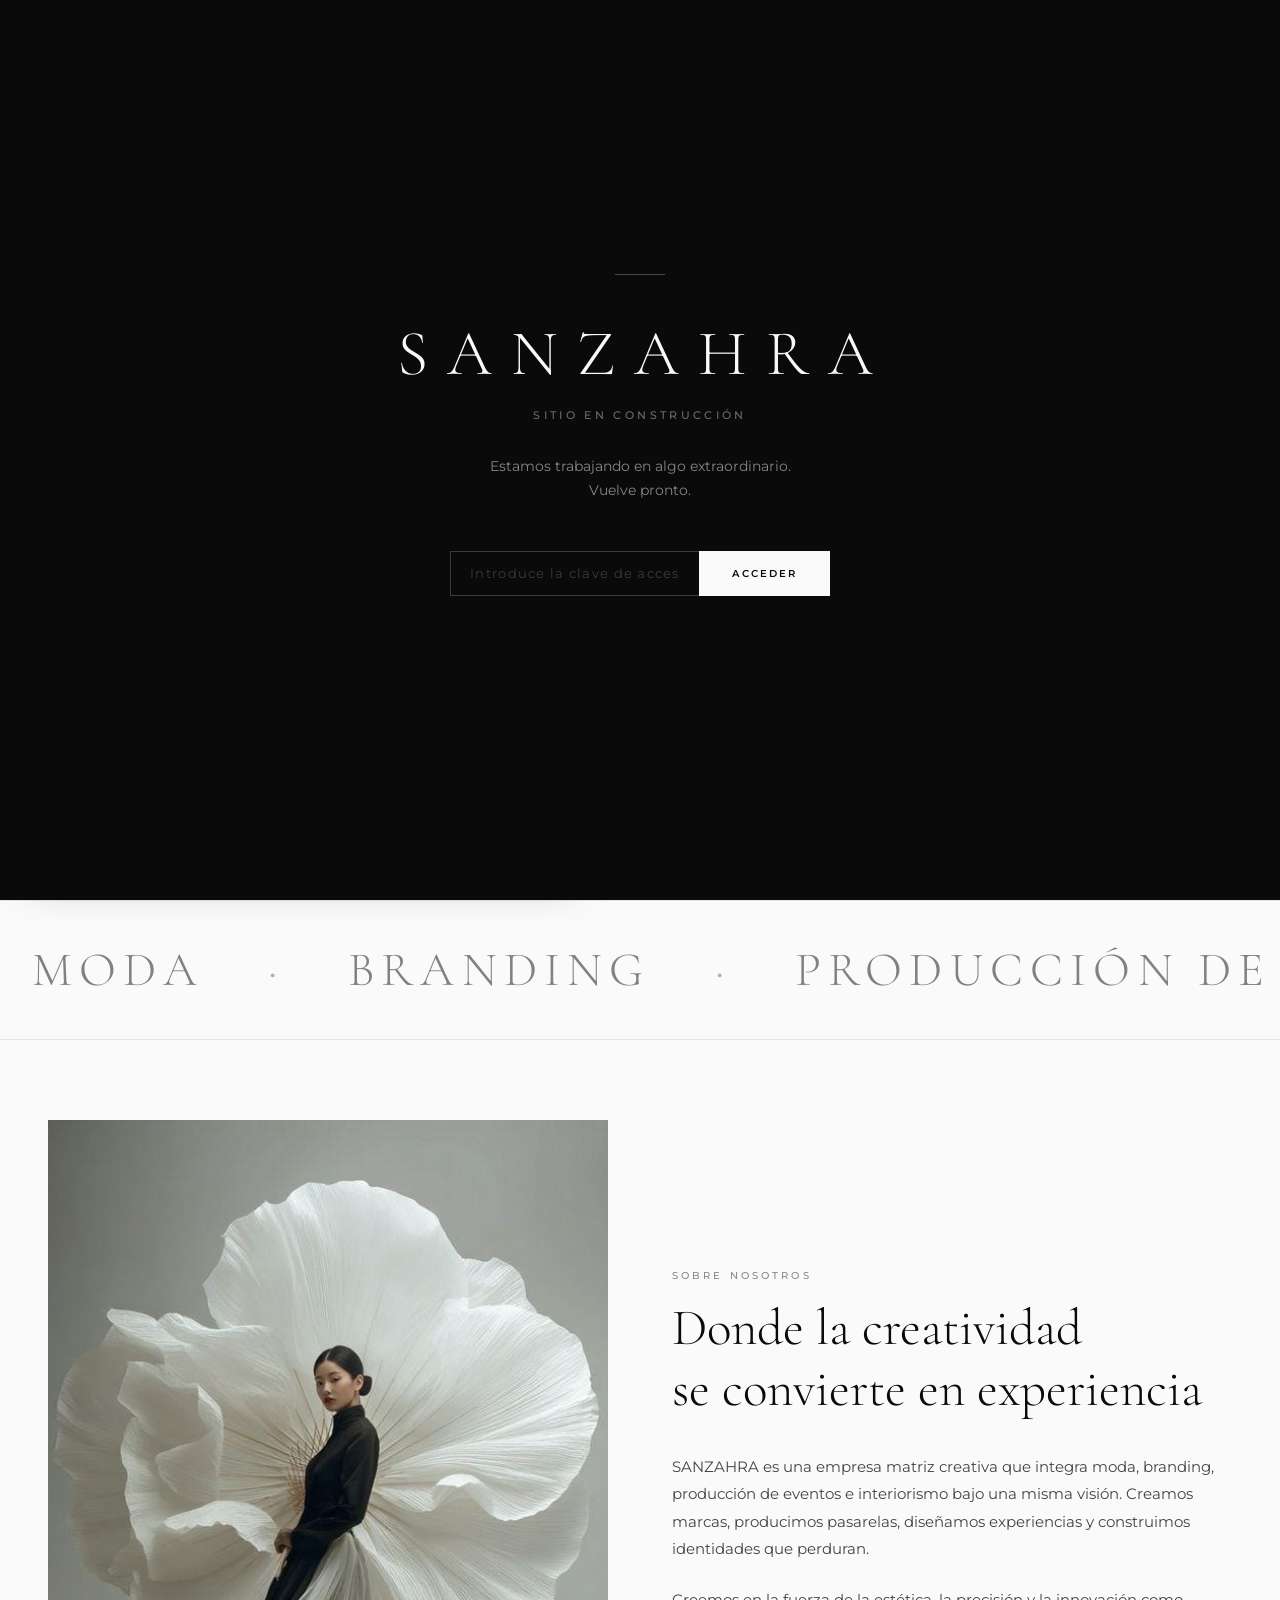
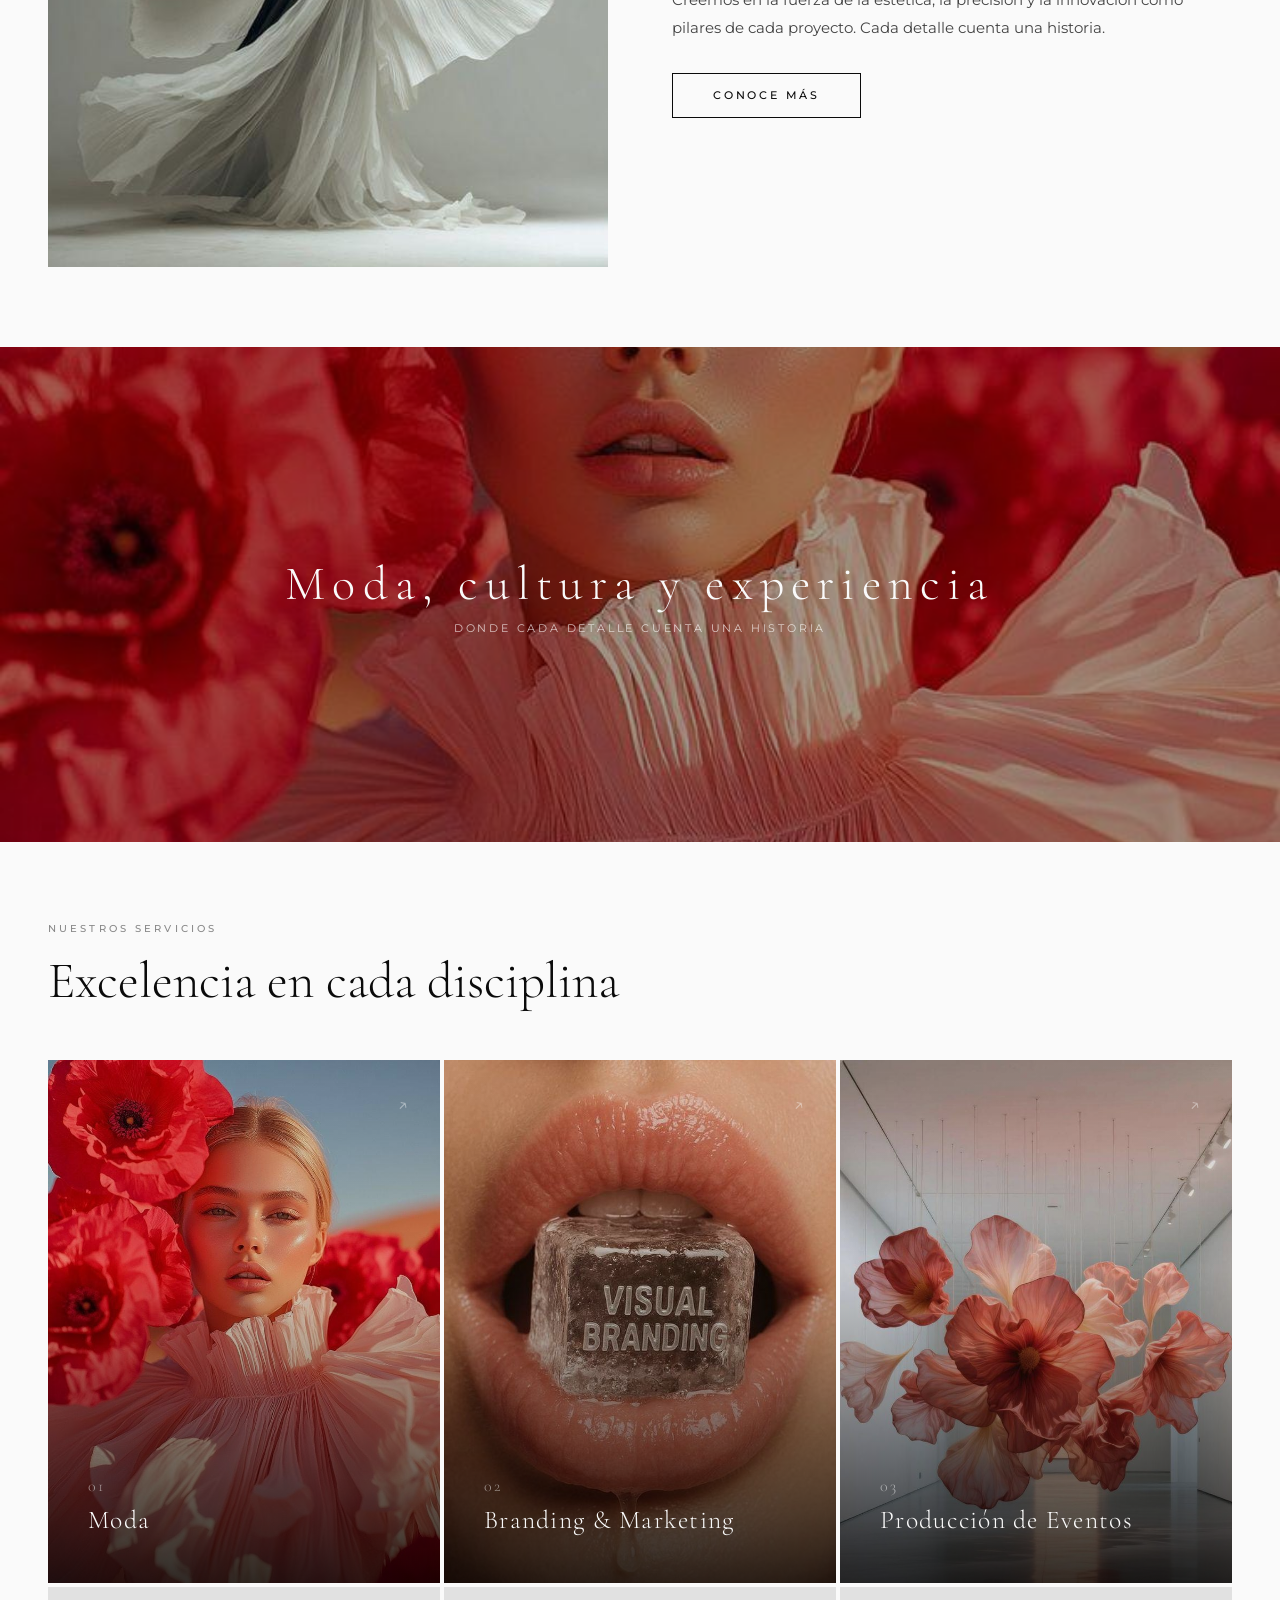
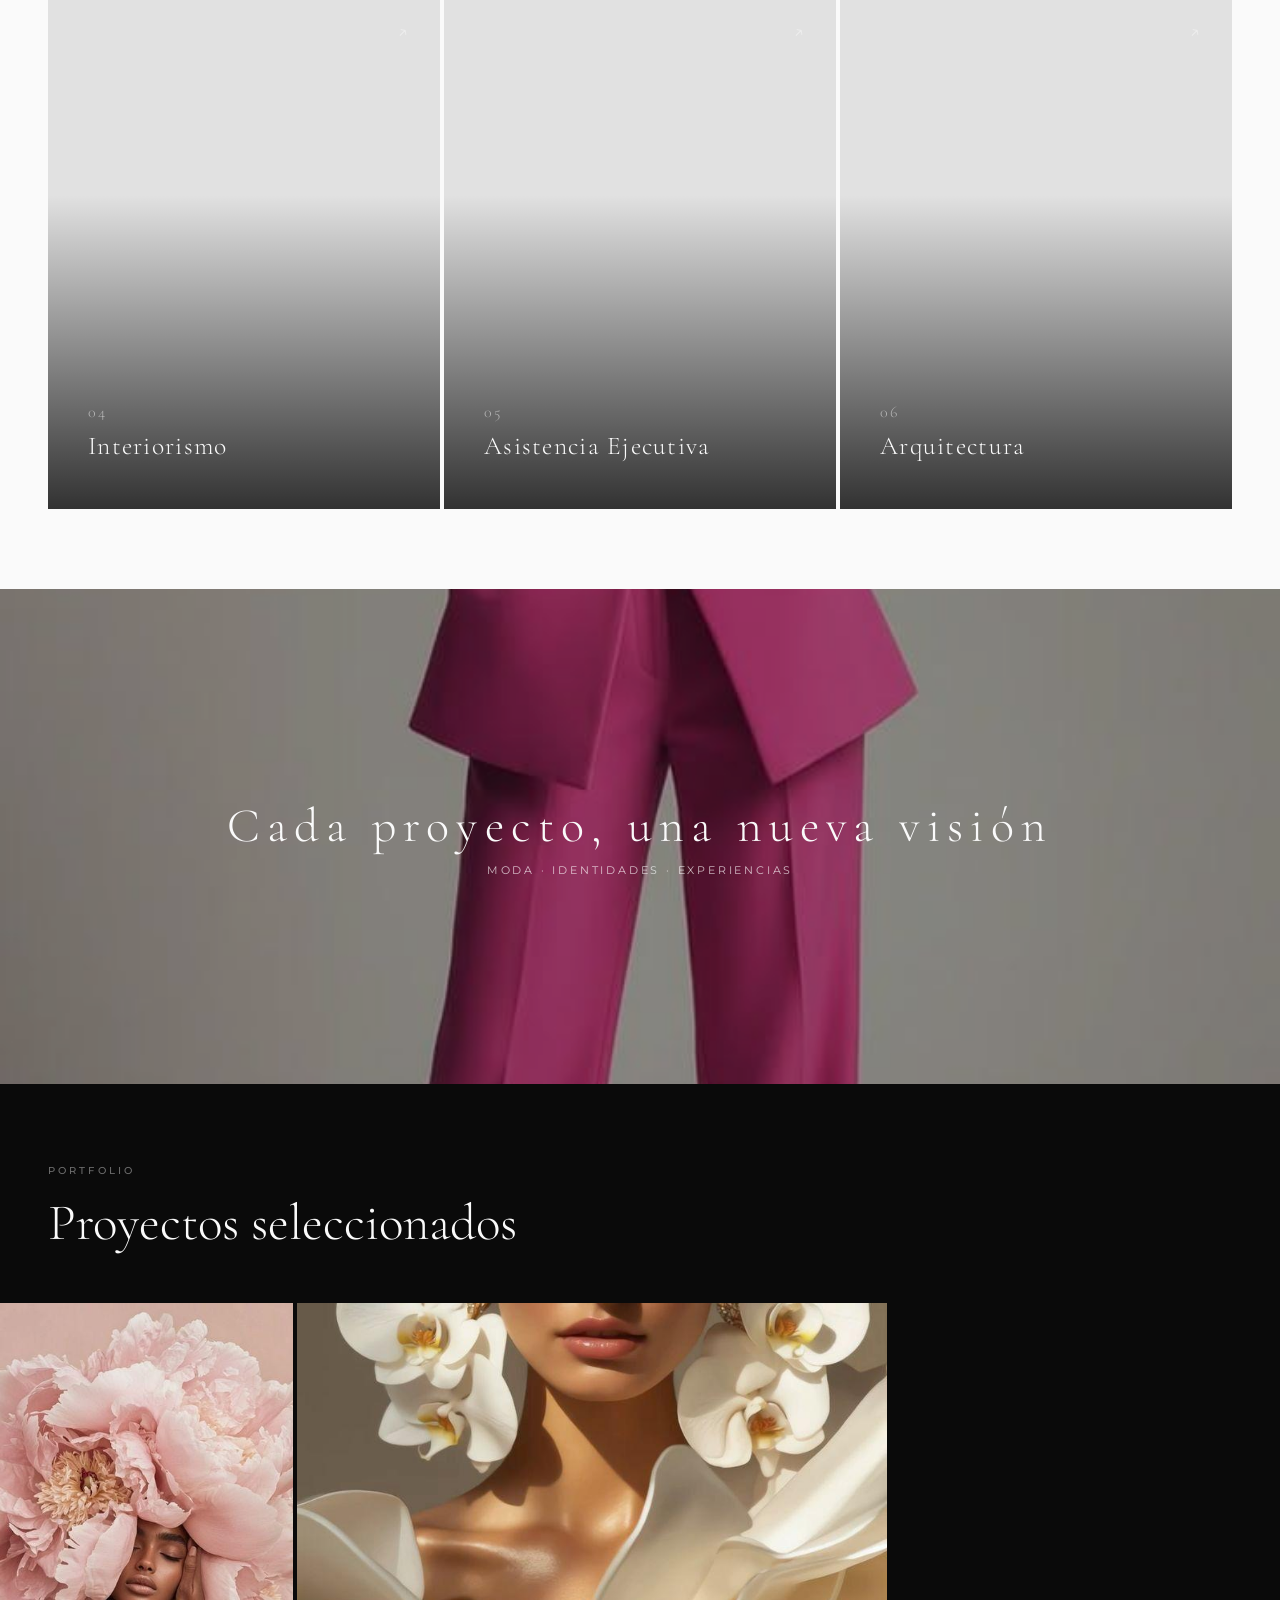
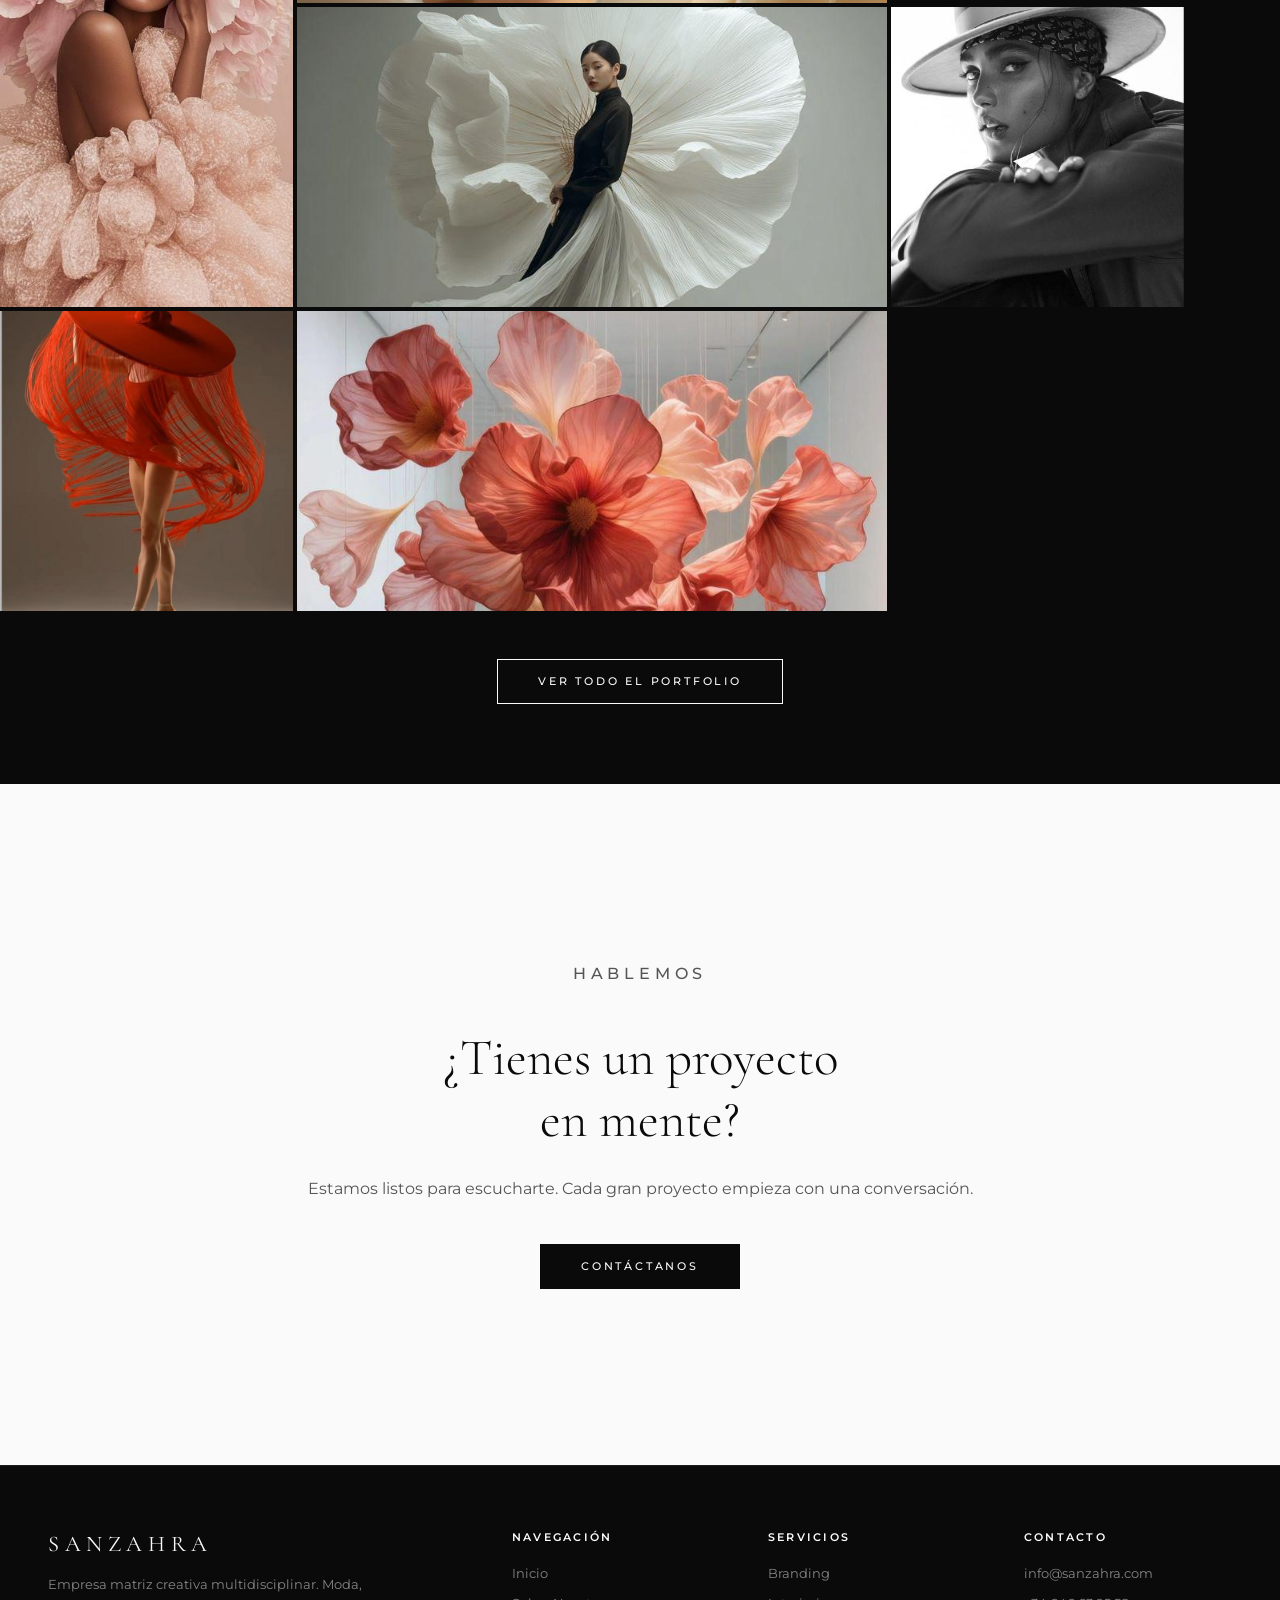
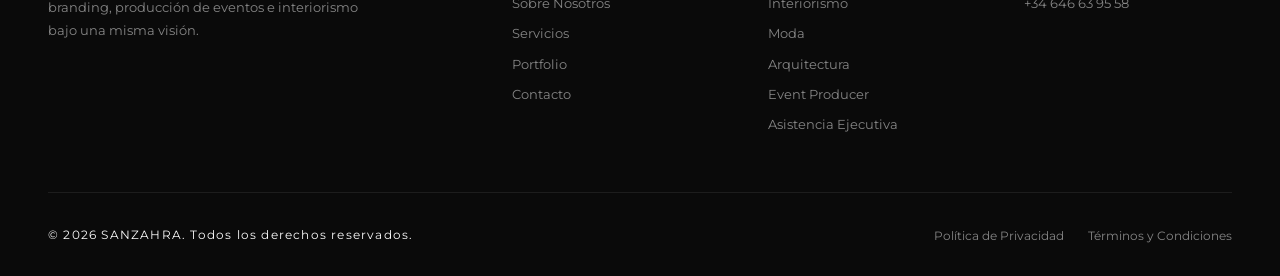
==== index.html @ c820d0bb "Replace extra-08 (red jacket) with branding-06 in portfolio grid" ====
<!DOCTYPE html>
<html lang="es">
<head>
  <meta charset="UTF-8" />
  <meta name="viewport" content="width=device-width, initial-scale=1.0" />
  <meta name="description" content="SANZAHRA — Interiorismo, Branding, Moda, Arquitectura y Asistencia Ejecutiva. Empresa matriz creativa multidisciplinar." />
  <title>SANZAHRA — Creatividad multidisciplinar</title>
  <link rel="icon" type="image/svg+xml" href="assets/favicon.svg" />
  <link rel="preconnect" href="https://fonts.googleapis.com" />
  <link rel="preconnect" href="https://fonts.gstatic.com" crossorigin />
  <link href="https://fonts.googleapis.com/css2?family=Cormorant+Garamond:ital,wght@0,300;0,400;0,500;0,600;1,300;1,400&family=Montserrat:wght@300;400;500;600&display=swap" rel="stylesheet" />
  <link rel="stylesheet" href="assets/style.css" />
</head>
<body class="is-home">

  <!-- Maintenance Gate -->
  <div id="maintenance">
    <div class="maint-inner">
      <div class="maint-line"></div>
      <h1 class="maint-title">SANZAHRA</h1>
      <p class="maint-sub">Sitio en construcci&oacute;n</p>
      <p class="maint-desc">Estamos trabajando en algo extraordinario.<br>Vuelve pronto.</p>
      <div class="maint-form">
        <input type="password" id="maintPass" placeholder="Introduce la clave de acceso" autocomplete="off" />
        <button id="maintBtn">Acceder</button>
      </div>
      <p class="maint-error" id="maintError">Clave incorrecta</p>
    </div>
  </div>

  <!-- Loader -->
  <div id="loader"><span>SANZAHRA</span></div>

  <!-- Nav -->
            <nav id="mainNav" data-transparent="true">
    <ul class="nav-links nav-links-left">
      <li><a href="index.html">Inicio</a></li>
      <li><a href="sobre-nosotros.html">Sobre Nosotros</a></li>
      <li class="has-dropdown">
        <a href="servicios.html" class="dropdown-toggle">Servicios</a>
        <ul class="dropdown">
          <li><a href="servicios.html">Ver todos</a></li>
          <li><a href="moda.html">Moda</a></li>
          <li><a href="branding.html">Branding</a></li>
          <li><a href="event-producer.html">Producci&oacute;n de Eventos</a></li>
          <li><a href="interiorismo.html">Interiorismo</a></li>
          <li><a href="asistencia-ejecutiva.html">Asistencia Ejecutiva</a></li>
          <li><a href="arquitectura.html">Arquitectura</a></li>
        </ul>
      </li>
      <li><a href="portfolio.html">Portfolio</a></li>
    </ul>
    <a href="index.html" class="logo">SANZAHRA</a>
    <ul class="nav-links nav-links-right">
      <li class="has-dropdown">
        <a href="moda.html" class="dropdown-toggle">Moda</a>
        <ul class="dropdown">
          <li><a href="moda.html#marcas-propias">Marcas propias</a></li>
          <li><a href="moda.html#colaboraciones">Colaboraciones</a></li>
          <li><a href="moda.html#talento">Talento</a></li>
          <li><a href="moda.html#identidad">Identidad de marcas</a></li>
        </ul>
      </li>
      <li><a href="branding.html">Branding</a></li>
      <li><a href="event-producer.html">Producci&oacute;n de Eventos</a></li>
      <li><a href="interiorismo.html">Interiorismo</a></li>
      <li><a href="contacto.html">Contacto</a></li>
    </ul>
    <div class="hamburger" id="hamburger"><span></span><span></span><span></span></div>
  </nav>

  <!-- Mobile Menu -->
        <div class="mobile-menu" id="mobileMenu">
    <a href="index.html">Inicio</a>
    <a href="sobre-nosotros.html">Sobre Nosotros</a>
    <a href="servicios.html">Servicios</a>
    <a href="portfolio.html">Portfolio</a>
    <a href="moda.html">Moda</a>
    <a href="branding.html">Branding</a>
    <a href="event-producer.html">Producci&oacute;n de Eventos</a>
    <a href="interiorismo.html">Interiorismo</a>
    <a href="asistencia-ejecutiva.html">Asistencia Ejecutiva</a>
    <a href="arquitectura.html">Arquitectura</a>
    <a href="contacto.html">Contacto</a>
  </div>

  <!-- Hero Slider -->
  <section class="hero">
    <div class="hero-slider">
      <div class="hero-slide active" data-label="Moda" style="background-image:url('assets/img/moda/moda-06.jpg')"></div>
      <div class="hero-slide" data-label="Producci&oacute;n de Eventos" style="background-image:url('assets/img/extra/extra-eventos-flores.jpg')"></div>
      <div class="hero-slide" data-label="Branding" style="background-image:url('assets/img/branding/branding-05.jpg')"></div>
      <div class="hero-slide" data-label="Interiorismo" style="background-image:url('https://images.unsplash.com/photo-1600607687939-ce8a6c25118c?w=1920&q=80')"></div>
    </div>
    <div class="hero-content">
      <div class="hero-line"></div>
      <h1>SANZAHRA</h1>
      <p>Moda &middot; Branding &middot; Producci&oacute;n de Eventos &middot; Interiorismo</p>
    </div>
    <div class="hero-slide-label">Moda</div>
    <div class="hero-slider-dots">
      <button class="hero-slider-dot active" aria-label="Slide 1"></button>
      <button class="hero-slider-dot" aria-label="Slide 2"></button>
      <button class="hero-slider-dot" aria-label="Slide 3"></button>
      <button class="hero-slider-dot" aria-label="Slide 4"></button>
    </div>
    <div class="hero-scroll"><span></span></div>
  </section>

  <!-- Marquee -->
  <div class="marquee-container">
    <div class="marquee">
      <span>MODA</span><span class="filled">&middot;</span>
      <span>BRANDING</span><span class="filled">&middot;</span>
      <span>PRODUCCI&Oacute;N DE EVENTOS</span><span class="filled">&middot;</span>
      <span>INTERIORISMO</span><span class="filled">&middot;</span>
      <span>PASARELAS</span><span class="filled">&middot;</span>
      <span>IDENTIDAD DE MARCAS</span><span class="filled">&middot;</span>
      <span>MODA</span><span class="filled">&middot;</span>
      <span>BRANDING</span><span class="filled">&middot;</span>
      <span>PRODUCCI&Oacute;N DE EVENTOS</span><span class="filled">&middot;</span>
      <span>INTERIORISMO</span><span class="filled">&middot;</span>
      <span>PASARELAS</span><span class="filled">&middot;</span>
      <span>IDENTIDAD DE MARCAS</span><span class="filled">&middot;</span>
    </div>
  </div>

  <!-- Intro -->
  <section>
    <div class="two-col">
      <div class="two-col-image reveal" style="background-image:url('assets/img/extra/extra-07.jpg')"></div>
      <div class="reveal">
        <p class="section-label">Sobre Nosotros</p>
        <h2 class="section-title">Donde la creatividad<br>se convierte en experiencia</h2>
        <p class="section-text">
          SANZAHRA es una empresa matriz creativa que integra moda, branding, producci&oacute;n de eventos e interiorismo bajo una misma visi&oacute;n. Creamos marcas, producimos pasarelas, dise&ntilde;amos experiencias y construimos identidades que perduran.
        </p>
        <p class="section-text">
          Creemos en la fuerza de la est&eacute;tica, la precisi&oacute;n y la innovaci&oacute;n como pilares de cada proyecto. Cada detalle cuenta una historia.
        </p>
        <div style="margin-top: 2rem;">
          <a href="sobre-nosotros.html" class="btn">Conoce m&aacute;s</a>
        </div>
      </div>
    </div>
  </section>

  <!-- Image break 1 -->
  <div class="image-break" style="background-image:url('assets/img/moda/moda-23-polka.jpg')">
    <div class="image-break-text">
      <h3>Moda, cultura y experiencia</h3>
      <p>Donde cada detalle cuenta una historia</p>
    </div>
  </div>

  <!-- Services -->
  <section>
    <div class="container">
      <p class="section-label reveal">Nuestros Servicios</p>
      <h2 class="section-title reveal">Excelencia en cada disciplina</h2>
    </div>
    <div class="services-visual-grid reveal">
      <a href="moda.html" class="service-visual-card" style="background-image:url('assets/img/extra/extra-10.jpg')">
        <span class="card-arrow">&nearr;</span>
        <div class="card-content">
          <div class="card-number">01</div>
          <h3>Moda</h3>
          <p>Marcas propias, colaboraciones, talento e identidad de marcas de moda.</p>
        </div>
      </a>
      <a href="branding.html" class="service-visual-card" style="background-image:url('assets/img/extra/extra-branding-lips.jpg')">
        <span class="card-arrow">&nearr;</span>
        <div class="card-content">
          <div class="card-number">02</div>
          <h3>Branding &amp; Marketing</h3>
          <p>Identidad, narrativa y posicionamiento que transforman marcas en s&iacute;mbolos.</p>
        </div>
      </a>
      <a href="event-producer.html" class="service-visual-card" style="background-image:url('assets/img/extra/extra-eventos-flores.jpg')">
        <span class="card-arrow">&nearr;</span>
        <div class="card-content">
          <div class="card-number">03</div>
          <h3>Producci&oacute;n de Eventos</h3>
          <p>Galas, pasarelas, lanzamientos y activaciones que se viven antes de contarse.</p>
        </div>
      </a>
      <a href="interiorismo.html" class="service-visual-card" style="background-image:url('https://images.unsplash.com/photo-1600607687939-ce8a6c25118c?w=600&q=80')">
        <span class="card-arrow">&nearr;</span>
        <div class="card-content">
          <div class="card-number">04</div>
          <h3>Interiorismo</h3>
          <p>Espacios &iacute;ntimos y hoteleros que se habitan como si fueran propios.</p>
        </div>
      </a>
      <a href="asistencia-ejecutiva.html" class="service-visual-card" style="background-image:url('https://images.unsplash.com/photo-1497366216548-37526070297c?w=600&q=80')">
        <span class="card-arrow">&nearr;</span>
        <div class="card-content">
          <div class="card-number">05</div>
          <h3>Asistencia Ejecutiva</h3>
          <p>Concierge silencioso y exigente para quien no tiene tiempo que perder.</p>
        </div>
      </a>
      <a href="arquitectura.html" class="service-visual-card" style="background-image:url('https://images.unsplash.com/photo-1487958449943-2429e8be8625?w=600&q=80')">
        <span class="card-arrow">&nearr;</span>
        <div class="card-content">
          <div class="card-number">06</div>
          <h3>Arquitectura</h3>
          <p>Arquitectura conceptual, neuronal y ef&iacute;mera con vocaci&oacute;n de permanecer.</p>
        </div>
      </a>
    </div>
  </section>

  <!-- Image break 2 -->
  <div class="image-break" style="background-image:url('assets/img/eventos/eventos-09.jpg')">
    <div class="image-break-text">
      <h3>Cada proyecto, una nueva visi&oacute;n</h3>
      <p>Moda &middot; Identidades &middot; Experiencias</p>
    </div>
  </div>

  <!-- Portfolio teaser -->
  <section class="bg-dark">
    <div class="container">
      <p class="section-label reveal">Portfolio</p>
      <h2 class="section-title reveal">Proyectos seleccionados</h2>
    </div>
    <div class="portfolio-grid reveal">
      <a href="portfolio.html" class="portfolio-item tall" style="background-image:url('assets/img/extra/extra-01.jpg')">
        <div class="portfolio-info"><h4>Pasarela La Florecilla</h4><span>Moda</span></div>
      </a>
      <a href="portfolio.html" class="portfolio-item wide" style="background-image:url('assets/img/moda/moda-16.jpg')">
        <div class="portfolio-info"><h4>Pasarela Internacional</h4><span>Producci&oacute;n de Eventos</span></div>
      </a>
      <a href="portfolio.html" class="portfolio-item" style="background-image:url('assets/img/branding/branding-06.jpg')">
        <div class="portfolio-info"><h4>Identidad Aurum Atelier</h4><span>Branding</span></div>
      </a>
      <a href="portfolio.html" class="portfolio-item wide" style="background-image:url('assets/img/moda/moda-08.jpg')">
        <div class="portfolio-info"><h4>Producci&oacute;n de desfiles</h4><span>Producci&oacute;n de Eventos</span></div>
      </a>
      <a href="portfolio.html" class="portfolio-item" style="background-image:url('assets/img/branding/branding-07.jpg')">
        <div class="portfolio-info"><h4>Campa&ntilde;a Editorial</h4><span>Moda</span></div>
      </a>
      <a href="portfolio.html" class="portfolio-item" style="background-image:url('assets/img/extra/extra-04.jpg')">
        <div class="portfolio-info"><h4>Manual de Marca Solenne</h4><span>Branding</span></div>
      </a>
      <a href="portfolio.html" class="portfolio-item wide" style="background-image:url('assets/img/extra/extra-eventos-flores.jpg')">
        <div class="portfolio-info"><h4>Presentaci&oacute;n Colecci&oacute;n</h4><span>Producci&oacute;n de Eventos</span></div>
      </a>
      <a href="portfolio.html" class="portfolio-item" style="background-image:url('https://images.unsplash.com/photo-1600607687939-ce8a6c25118c?w=600&q=80')">
        <div class="portfolio-info"><h4>Residencial villas Luxury</h4><span>Interiorismo</span></div>
      </a>
    </div>
    <div style="text-align:center; margin-top: 3rem;">
      <a href="portfolio.html" class="btn btn-light">Ver todo el portfolio</a>
    </div>
  </section>

  <!-- CTA -->
  <section>
    <div class="cta-block">
      <p class="section-label">Hablemos</p>
      <h2 class="section-title">&iquest;Tienes un proyecto<br>en mente?</h2>
      <p>Estamos listos para escucharte. Cada gran proyecto empieza con una conversaci&oacute;n.</p>
      <a href="contacto.html" class="btn btn-dark">Cont&aacute;ctanos</a>
    </div>
  </section>

  <!-- Footer -->
  <footer>
    <div class="footer-top">
      <div class="footer-brand">
        <span class="footer-logo">SANZAHRA</span>
        <p>Empresa matriz creativa multidisciplinar. Moda, branding, producci&oacute;n de eventos e interiorismo bajo una misma visi&oacute;n.</p>
      </div>
      <div class="footer-col">
        <h5>Navegaci&oacute;n</h5>
        <ul>
          <li><a href="index.html">Inicio</a></li>
          <li><a href="sobre-nosotros.html">Sobre Nosotros</a></li>
          <li><a href="servicios.html">Servicios</a></li>
          <li><a href="portfolio.html">Portfolio</a></li>
          <li><a href="contacto.html">Contacto</a></li>
        </ul>
      </div>
      <div class="footer-col">
        <h5>Servicios</h5>
        <ul>
          <li><a href="branding.html">Branding</a></li>
          <li><a href="interiorismo.html">Interiorismo</a></li>
          <li><a href="moda.html">Moda</a></li>
          <li><a href="arquitectura.html">Arquitectura</a></li>
          <li><a href="event-producer.html">Event Producer</a></li>
          <li><a href="asistencia-ejecutiva.html">Asistencia Ejecutiva</a></li>
        </ul>
      </div>
      <div class="footer-col">
        <h5>Contacto</h5>
        <ul>
          <li><a href="mailto:info@sanzahra.com">info@sanzahra.com</a></li>
          <li><a href="tel:+34646639558">+34 646 63 95 58</a></li>
        </ul>
      </div>
    </div>
    <div class="footer-bottom">
      <p>&copy; 2026 SANZAHRA. Todos los derechos reservados.</p>
      <ul class="footer-links">
        <li><a href="politica-privacidad.html">Pol&iacute;tica de Privacidad</a></li>
        <li><a href="terminos-condiciones.html">T&eacute;rminos y Condiciones</a></li>
      </ul>
    </div>
  </footer>

  <!-- Cookie Banner -->
  <div id="cookieBanner" role="dialog" aria-label="Aviso de cookies">
    <h4 class="cookie-title">Utilizamos cookies</h4>
    <p class="cookie-text">Usamos cookies para mejorar tu experiencia, analizar el tr&aacute;fico y personalizar contenido. Puedes aceptar todas o rechazarlas. M&aacute;s informaci&oacute;n en nuestra <a href="politica-privacidad.html">pol&iacute;tica de privacidad</a>.</p>
    <div class="cookie-actions">
      <button class="accept" data-cookie-action="accepted">Aceptar</button>
      <button class="reject" data-cookie-action="rejected">Rechazar</button>
    </div>
  </div>

  <script src="assets/script.js"></script>
</body>
</html>
---- assets/style.css ----
/* ═══════════════════════════════════════════════════════
   SANZAHRA — Stylesheet principal
═══════════════════════════════════════════════════════ */

*, *::before, *::after { margin: 0; padding: 0; box-sizing: border-box; }

:root {
  --black: #0a0a0a;
  --white: #fafafa;
  --gray: #888;
  --light-gray: #e5e5e5;
  --cream: #f7f5f2;
  --serif: 'Cormorant Garamond', Georgia, serif;
  --sans: 'Montserrat', Helvetica, Arial, sans-serif;
}

html { scroll-behavior: smooth; font-size: 16px; }

body {
  font-family: var(--sans);
  background: var(--white);
  color: var(--black);
  overflow-x: hidden;
  -webkit-font-smoothing: antialiased;
}

img { max-width: 100%; display: block; }
a { color: inherit; }

/* ── MAINTENANCE ── */
#maintenance {
  position: fixed; inset: 0; z-index: 99999;
  background: var(--black);
  display: flex; align-items: center; justify-content: center;
  transition: opacity .6s ease, visibility .6s ease;
}
#maintenance.unlocked { opacity: 0; visibility: hidden; pointer-events: none; }
.maint-inner {
  text-align: center; width: 100%; max-width: 550px; padding: 2rem;
  display: flex; flex-direction: column; align-items: center; justify-content: center;
}
.maint-line { width: 50px; height: 1px; background: rgba(255,255,255,.25); margin: 0 auto 2.5rem; }
.maint-title {
  font-family: var(--serif); font-size: clamp(2.5rem, 6vw, 4rem); font-weight: 300;
  color: var(--white); letter-spacing: .3em; margin-bottom: 1rem; width: 100%;
}
.maint-sub {
  font-size: .7rem; font-weight: 500; letter-spacing: .3em; text-transform: uppercase;
  color: rgba(255,255,255,.4); margin-bottom: 2rem;
}
.maint-desc {
  font-size: .85rem; line-height: 1.8; color: rgba(255,255,255,.5); margin-bottom: 3rem;
}
.maint-form { display: flex; gap: 0; margin-bottom: 1rem; width: 100%; max-width: 380px; }
.maint-form input {
  flex: 1; background: transparent; border: 1px solid rgba(255,255,255,.2);
  border-right: none; padding: .9rem 1.2rem; color: var(--white);
  font-family: var(--sans); font-size: .8rem; outline: none;
  letter-spacing: .1em; transition: border-color .3s;
}
.maint-form input:focus { border-color: rgba(255,255,255,.5); }
.maint-form input::placeholder { color: rgba(255,255,255,.2); letter-spacing: .1em; }
.maint-form button {
  background: var(--white); border: 1px solid var(--white); color: var(--black);
  padding: .9rem 2rem; font-family: var(--sans); font-size: .65rem; font-weight: 600;
  letter-spacing: .2em; text-transform: uppercase; cursor: pointer; transition: all .3s;
}
.maint-form button:hover { background: transparent; color: var(--white); }
.maint-error {
  font-size: .7rem; color: #e74c3c; letter-spacing: .1em;
  opacity: 0; transition: opacity .3s;
}
.maint-error.show { opacity: 1; }
.maint-form.shake { animation: shake .4s ease; }
@keyframes shake { 0%,100%{transform:translateX(0)} 20%{transform:translateX(-8px)} 40%{transform:translateX(8px)} 60%{transform:translateX(-5px)} 80%{transform:translateX(5px)} }

/* ── LOADER ── */
#loader {
  position: fixed; inset: 0; z-index: 9999;
  background: var(--black);
  display: flex; align-items: center; justify-content: center;
  transition: opacity .8s ease, visibility .8s ease;
}
#loader.hide { opacity: 0; visibility: hidden; pointer-events: none; }
#loader span {
  font-family: var(--serif);
  font-size: clamp(2rem, 5vw, 4rem);
  color: var(--white);
  letter-spacing: .35em;
  animation: loaderPulse 1.6s ease-in-out infinite;
}
@keyframes loaderPulse { 0%,100%{opacity:.3} 50%{opacity:1} }

/* ── NAV ── */
nav#mainNav {
  position: fixed; top: 0; left: 0; width: 100%; z-index: 100;
  padding: 1.5rem 3rem;
  display: grid;
  grid-template-columns: 1fr auto 1fr;
  align-items: center;
  transition: background .4s, backdrop-filter .4s, padding .4s;
}
nav.scrolled,
nav.solid {
  background: rgba(250,250,250,.85);
  backdrop-filter: blur(12px);
  padding: 1rem 3rem;
  border-bottom: 1px solid var(--light-gray);
}
nav .logo {
  grid-column: 2;
  font-family: var(--serif);
  font-size: 2.4rem;
  font-weight: 500;
  letter-spacing: .25em;
  color: var(--white);
  text-decoration: none;
  transition: color .4s, font-size .4s;
  text-align: center;
  line-height: 1;
  white-space: nowrap;
}
/* En el inicio el logo se mantiene más discreto */
body.is-home nav .logo { font-size: 2rem; letter-spacing: .22em; }
nav.scrolled .logo,
nav.solid .logo { font-size: 1.7rem; letter-spacing: .2em; }
body.is-home nav.scrolled .logo { font-size: 1.6rem; }
@media (max-width: 900px) {
  nav .logo { font-size: 1.8rem; }
  body.is-home nav .logo { font-size: 1.5rem; }
}
nav.scrolled .logo,
nav.solid .logo { color: var(--black); }

.nav-links { display: flex; gap: 1.4rem; list-style: none; flex-wrap: nowrap; }
.nav-links-left { grid-column: 1; justify-self: start; }
.nav-links-right { grid-column: 3; justify-self: end; }
.nav-links a {
  font-size: .68rem;
  white-space: nowrap;
  font-weight: 500;
  letter-spacing: .15em;
  text-transform: uppercase;
  color: rgba(255,255,255,.85);
  text-decoration: none;
  position: relative;
  transition: color .3s;
}
nav.scrolled .nav-links a,
nav.solid .nav-links a { color: var(--black); }
.nav-links a::after {
  content: ''; position: absolute; bottom: -4px; left: 0;
  width: 0; height: 1px; background: currentColor;
  transition: width .3s;
}
.nav-links a:hover::after,
.nav-links a.active::after { width: 100%; }

/* Dropdown */
.nav-links li.has-dropdown { position: relative; }
.nav-links .dropdown {
  position: absolute; top: calc(100% + 1rem); left: 50%; transform: translateX(-50%) translateY(-10px);
  background: rgba(10,10,10,.96); backdrop-filter: blur(14px);
  min-width: 240px; padding: 1.2rem 0;
  list-style: none; opacity: 0; visibility: hidden;
  transition: opacity .25s ease, visibility .25s ease, transform .25s ease;
  border: 1px solid rgba(255,255,255,.08);
  box-shadow: 0 20px 50px rgba(0,0,0,.35);
}
nav.scrolled .nav-links .dropdown,
nav.solid .nav-links .dropdown {
  background: rgba(255,255,255,.97);
  border-color: var(--light-gray);
}
.nav-links .dropdown li { display: block; }
.nav-links .dropdown a {
  display: block; padding: .7rem 1.8rem; font-size: .7rem;
  color: rgba(255,255,255,.85); white-space: nowrap; letter-spacing: .12em;
}
nav.scrolled .nav-links .dropdown a,
nav.solid .nav-links .dropdown a { color: var(--black); }
.nav-links .dropdown a::after { display: none; }
.nav-links .dropdown a:hover { background: rgba(255,255,255,.06); color: var(--white); }
nav.scrolled .nav-links .dropdown a:hover,
nav.solid .nav-links .dropdown a:hover { background: #f1f1f1; color: var(--black); }
.nav-links li.has-dropdown:hover .dropdown {
  opacity: 1; visibility: visible; transform: translateX(-50%) translateY(0);
}
.nav-links .dropdown-toggle::before {
  content: ''; display: inline-block; width: 6px; height: 6px;
  border-right: 1px solid currentColor; border-bottom: 1px solid currentColor;
  transform: rotate(45deg); margin-right: .4rem;
  transition: transform .25s;
}
.nav-links li.has-dropdown:hover .dropdown-toggle::before {
  transform: rotate(225deg);
}

/* hamburger */
.hamburger { display: none; flex-direction: column; gap: 5px; cursor: pointer; z-index: 200; grid-column: 3; justify-self: end; }
.hamburger span { width: 24px; height: 1.5px; background: var(--white); transition: all .3s; }
nav.scrolled .hamburger span,
nav.solid .hamburger span { background: var(--black); }
.hamburger.open span:nth-child(1) { transform: rotate(45deg) translate(5px,5px); }
.hamburger.open span:nth-child(2) { opacity: 0; }
.hamburger.open span:nth-child(3) { transform: rotate(-45deg) translate(4px,-4px); }

/* mobile menu */
.mobile-menu {
  position: fixed; inset: 0; z-index: 150;
  background: var(--black);
  display: flex; flex-direction: column; align-items: center; justify-content: center; gap: 1.5rem;
  opacity: 0; visibility: hidden; transition: all .4s;
}
.mobile-menu.open { opacity: 1; visibility: visible; }
.mobile-menu a {
  font-family: var(--serif); font-size: 1.5rem; color: var(--white);
  text-decoration: none; letter-spacing: .1em;
  opacity: 0; transform: translateY(20px); transition: opacity .4s, transform .4s;
}
.mobile-menu.open a { opacity: 1; transform: translateY(0); }

/* ── HERO SLIDER ── */
.hero-slider { position: absolute; inset: 0; overflow: hidden; }
.hero-slide {
  position: absolute; inset: 0;
  background-size: cover; background-position: center;
  opacity: 0; transition: opacity .5s ease;
}
.hero-slide.active { opacity: 1; }
.hero-slide::before {
  content: ''; position: absolute; inset: 0;
  background: rgba(0,0,0,.5);
}
.hero-slider-dots {
  position: absolute; bottom: 2.5rem; left: 50%; transform: translateX(-50%);
  display: flex; gap: .6rem; z-index: 3;
}
.hero-slider-dot {
  width: 28px; height: 2px; background: rgba(255,255,255,.3);
  cursor: pointer; transition: background .3s;
  border: none; padding: 0;
}
.hero-slider-dot.active { background: var(--white); }
.hero-slide-label {
  position: absolute; bottom: 5rem; left: 50%; transform: translateX(-50%);
  font-size: .65rem; font-weight: 500; letter-spacing: .4em;
  text-transform: uppercase; color: rgba(255,255,255,.8);
  z-index: 3; transition: opacity .6s;
}

/* ── LIGHTBOX ── */
#lightbox {
  position: fixed; inset: 0; z-index: 9500;
  background: rgba(0,0,0,.93);
  display: none; align-items: center; justify-content: center;
  opacity: 0; transition: opacity .3s;
}
#lightbox.open { display: flex; opacity: 1; }
#lightbox img {
  max-width: 90vw; max-height: 85vh;
  object-fit: contain;
  box-shadow: 0 20px 60px rgba(0,0,0,.5);
}
.lightbox-close, .lightbox-prev, .lightbox-next {
  position: absolute; z-index: 1;
  background: transparent; border: 1px solid rgba(255,255,255,.3);
  color: var(--white); width: 48px; height: 48px;
  display: flex; align-items: center; justify-content: center;
  cursor: pointer; font-size: 1.1rem; transition: all .3s;
}
.lightbox-close:hover, .lightbox-prev:hover, .lightbox-next:hover {
  background: rgba(255,255,255,.1); border-color: var(--white);
}
.lightbox-close { top: 2rem; right: 2rem; }
.lightbox-prev { left: 2rem; top: 50%; transform: translateY(-50%); }
.lightbox-next { right: 2rem; top: 50%; transform: translateY(-50%); }
.lightbox-caption {
  position: absolute; bottom: 2rem; left: 50%; transform: translateX(-50%);
  color: rgba(255,255,255,.7); font-size: .75rem; letter-spacing: .2em;
  text-transform: uppercase; text-align: center;
}
.masonry-item, .portfolio-item { cursor: zoom-in; }

/* ── HERO (home) ── */
.hero {
  position: relative; height: 100vh; width: 100%;
  display: flex; align-items: center; justify-content: center;
  background: var(--black); overflow: hidden;
}
.hero-bg {
  position: absolute; inset: 0;
  background-size: cover; background-position: center; background-repeat: no-repeat;
}
.hero-bg::before {
  content: ''; position: absolute; inset: 0;
  background: rgba(0,0,0,.5);
}
.hero-content {
  position: relative; z-index: 3; text-align: center;
  animation: heroFadeIn 1.5s ease .5s both;
  padding: 0 1.5rem;
}
@keyframes heroFadeIn { from{opacity:0;transform:translateY(30px)} to{opacity:1;transform:translateY(0)} }
.hero h1 {
  font-family: var(--serif); font-size: clamp(3rem, 8vw, 7rem); font-weight: 300;
  color: var(--white); letter-spacing: .3em; margin-bottom: 1.5rem;
}
.hero p {
  font-size: .75rem; font-weight: 400; letter-spacing: .3em; text-transform: uppercase;
  color: rgba(255,255,255,.6); margin-bottom: 3rem;
}
.hero-line { width: 60px; height: 1px; background: rgba(255,255,255,.3); margin: 0 auto 2rem; }
.hero-scroll { position: absolute; bottom: 3rem; left: 50%; transform: translateX(-50%); z-index: 2; }
.hero-scroll span {
  display: block; width: 1px; height: 50px;
  background: linear-gradient(to bottom, rgba(255,255,255,.5), transparent);
  animation: scrollLine 2s ease-in-out infinite;
}
@keyframes scrollLine { 0%{transform:scaleY(0);transform-origin:top} 50%{transform:scaleY(1);transform-origin:top} 51%{transform-origin:bottom} 100%{transform:scaleY(0);transform-origin:bottom} }

/* ── ABOUT HERO con fondo neutro + logo ── */
.about-hero .about-hero-bg {
  position: absolute; inset: 0;
  background: linear-gradient(135deg, #1a1a1a 0%, #0a0a0a 40%, #141414 100%);
}
.about-hero .about-hero-bg::before {
  content: ''; position: absolute; inset: 0;
  background-image:
    radial-gradient(circle at 20% 20%, rgba(255,255,255,.04) 0, transparent 40%),
    radial-gradient(circle at 80% 80%, rgba(255,255,255,.03) 0, transparent 40%);
}
.about-brand {
  font-family: var(--serif);
  font-size: clamp(3.5rem, 9vw, 7rem);
  font-weight: 300;
  color: var(--white);
  letter-spacing: .25em;
  margin: 1.5rem 0;
  text-align: center;
}

/* ── EQUIPO con emoticonos/iniciales ── */
.team-card .team-photo.avatar-style {
  background: linear-gradient(135deg, #f5f1ea, #e8dfd1);
  display: flex; align-items: center; justify-content: center;
  font-family: var(--serif); font-size: 4.5rem; font-weight: 300;
  color: rgba(0,0,0,.5);
}
.team-card .team-emoji {
  font-size: 4rem; opacity: .6;
}

/* ── PARTNER SECTION ── */
.partner-section {
  background: var(--black);
  padding: 6rem 3rem;
}
.partner-card {
  max-width: 900px; margin: 0 auto; text-align: center;
  padding: 4rem 2rem; border: 1px solid rgba(255,255,255,.1);
}
.partner-desc {
  color: rgba(255,255,255,.7); line-height: 1.85; font-size: .95rem;
  max-width: 620px; margin: 0 auto 2.5rem;
}
.partner-desc strong { color: var(--white); font-weight: 500; }

/* ── LA FLORECILLA MODAL ── */
.cs-btn {
  display: inline-block;
  background: var(--white); color: var(--black);
  border: 1px solid var(--white);
  padding: 1rem 2.5rem;
  font-family: var(--sans); font-size: .72rem; font-weight: 500;
  letter-spacing: .3em; text-transform: uppercase;
  cursor: pointer; margin-top: 1.5rem;
  transition: all .3s;
}
.cs-btn:hover { background: transparent; color: var(--white); }

.fl-modal {
  position: fixed; inset: 0; z-index: 9600;
  display: none; align-items: center; justify-content: center;
  background: rgba(0,0,0,.92); backdrop-filter: blur(8px);
  opacity: 0; transition: opacity .4s ease;
  padding: 0;
}
.fl-modal.open { display: flex; opacity: 1; }
.fl-modal-inner {
  position: relative; width: 100vw; height: 100vh;
  overflow: hidden;
}
.fl-modal-bg {
  position: absolute; inset: 0;
  background-size: cover; background-position: center;
  animation: flZoom 8s ease-out infinite alternate;
}
@keyframes flZoom { from { transform: scale(1); } to { transform: scale(1.08); } }
.fl-modal-bg::after {
  content: ''; position: absolute; inset: 0;
  background: linear-gradient(to bottom, rgba(0,0,0,.2) 0%, rgba(0,0,0,.55) 70%, rgba(0,0,0,.8) 100%);
}
.fl-modal-content {
  position: absolute; inset: 0; z-index: 2;
  display: flex; flex-direction: column; align-items: center; justify-content: center;
  text-align: center; color: var(--white); padding: 2rem;
}
.fl-brand {
  font-family: var(--serif); font-size: clamp(1.4rem, 3vw, 2.2rem);
  font-weight: 300; letter-spacing: .15em;
  margin-bottom: 2rem;
  opacity: .9;
}
.fl-title {
  font-family: var(--serif);
  font-size: clamp(4rem, 12vw, 9rem);
  font-weight: 300; letter-spacing: .2em;
  line-height: .95;
  margin-bottom: 2.5rem;
}
.fl-sub {
  font-size: .95rem; letter-spacing: .1em; line-height: 1.8;
  color: rgba(255,255,255,.8); max-width: 480px;
}
.fl-close {
  position: absolute; top: 2rem; right: 2rem; z-index: 9602;
  background: transparent; border: 1px solid rgba(255,255,255,.3);
  color: var(--white); width: 48px; height: 48px;
  font-size: 1.5rem; cursor: pointer; line-height: 1;
  display: flex; align-items: center; justify-content: center;
  transition: all .3s;
}
.fl-close:hover { background: rgba(255,255,255,.1); border-color: var(--white); }
@media (max-width: 700px) {
  .fl-close { top: 1rem; right: 1rem; }
}

/* ── MODA: Coming Soon cards ── */
.coming-soon-card {
  position: relative; padding: 4rem 2rem;
  background: var(--black); color: var(--white);
  text-align: center; border: 1px solid rgba(255,255,255,.08);
}
.coming-soon-card .cs-logo {
  font-family: var(--serif); font-size: 2.5rem; font-weight: 300;
  letter-spacing: .1em; margin-bottom: 1.5rem;
}
.coming-soon-card .cs-badge {
  display: inline-block; padding: .4rem 1.2rem;
  border: 1px solid rgba(255,255,255,.3);
  font-size: .65rem; letter-spacing: .25em; text-transform: uppercase;
  color: rgba(255,255,255,.6); margin-top: 1rem;
}
.coming-soon-card .cs-desc {
  color: rgba(255,255,255,.6); margin-top: 1rem;
  max-width: 500px; margin-left: auto; margin-right: auto;
  line-height: 1.7; font-size: .9rem;
}

/* ── PAGE HERO (subpáginas) ── */
.page-hero {
  position: relative; min-height: 75vh; width: 100%;
  display: flex; align-items: flex-end; justify-content: center;
  background: var(--black); overflow: hidden;
  padding: 14rem 2rem 5rem;
}
.page-hero .hero-bg::before { background: rgba(0,0,0,.55); }
.page-hero-content { position: relative; z-index: 2; text-align: center; max-width: 800px; }
.page-hero .kicker {
  font-size: .7rem; font-weight: 500; letter-spacing: .3em;
  text-transform: uppercase; color: rgba(255,255,255,.5); margin-bottom: 1rem;
}
.page-hero h1 {
  font-family: var(--serif); font-size: clamp(2.5rem, 6vw, 5rem);
  font-weight: 300; color: var(--white); letter-spacing: .15em;
  margin-bottom: 1.5rem; line-height: 1.1;
}
.page-hero .subtitle {
  font-size: 1rem; font-weight: 300; color: rgba(255,255,255,.7);
  max-width: 600px; margin: 0 auto; line-height: 1.7;
}

/* ── BREADCRUMB ── */
.breadcrumb {
  padding: 2rem 3rem 0;
  font-size: .7rem; letter-spacing: .15em; text-transform: uppercase;
  color: var(--gray);
}
.breadcrumb a { color: var(--gray); text-decoration: none; transition: color .3s; }
.breadcrumb a:hover { color: var(--black); }
.breadcrumb span { margin: 0 .5rem; opacity: .5; }

/* ── SECTIONS BASE ── */
section { padding: 5rem 3rem; }
.container { max-width: 1200px; margin: 0 auto; }
.container-wide { max-width: 1400px; margin: 0 auto; }
.section-label {
  font-size: .65rem; font-weight: 500; letter-spacing: .3em;
  text-transform: uppercase; color: var(--gray); margin-bottom: 1rem;
}
.section-title {
  font-family: var(--serif); font-size: clamp(2rem, 4vw, 3.5rem);
  font-weight: 300; line-height: 1.2; margin-bottom: 2rem;
}
.section-text { font-size: .95rem; line-height: 1.8; color: #444; max-width: 650px; }
.section-text + .section-text { margin-top: 1.5rem; }

/* reveal */
.reveal { opacity: 0; transform: translateY(40px); transition: opacity .8s ease, transform .8s ease; }
.reveal.visible { opacity: 1; transform: translateY(0); }

/* ── BUTTONS ── */
.btn {
  display: inline-block;
  background: transparent;
  border: 1px solid var(--black);
  color: var(--black);
  padding: .9rem 2.5rem;
  font-family: var(--sans);
  font-size: .7rem;
  font-weight: 500;
  letter-spacing: .25em;
  text-transform: uppercase;
  cursor: pointer;
  text-decoration: none;
  transition: all .3s;
}
.btn:hover { background: var(--black); color: var(--white); }
.btn-dark { background: var(--black); color: var(--white); border-color: var(--black); }
.btn-dark:hover { background: transparent; color: var(--black); }
.btn-light {
  border-color: var(--white); color: var(--white);
}
.btn-light:hover { background: var(--white); color: var(--black); }

/* ── MARQUEE ── */
.marquee-container {
  overflow: hidden; padding: 2.5rem 0;
  border-top: 1px solid var(--light-gray); border-bottom: 1px solid var(--light-gray);
}
.marquee { display: flex; width: max-content; animation: marquee 25s linear infinite; }
@keyframes marquee { 0%{transform:translateX(0)} 100%{transform:translateX(-50%)} }
.marquee span {
  font-family: var(--serif); font-size: clamp(1.5rem, 4vw, 3rem); font-weight: 300;
  letter-spacing: .15em; white-space: nowrap; padding: 0 2rem; color: var(--black); opacity: .5;
}
.marquee span.filled { opacity: .3; }

/* ── TWO-COL ── */
.two-col {
  display: grid; grid-template-columns: 1fr 1fr; gap: 4rem;
  align-items: center; max-width: 1200px; margin: 0 auto;
}
.two-col.reverse > :first-child { order: 2; }
.two-col-image {
  aspect-ratio: 3/4;
  background-size: cover; background-position: center;
  position: relative; overflow: hidden;
}
.two-col-image.wide { aspect-ratio: 4/3; }
.two-col-image.tall { aspect-ratio: 3/5; }

/* ── IMAGE BREAK ── */
.image-break {
  width: 100%; height: 55vh; min-height: 400px;
  background-size: cover; background-position: center;
  position: relative;
  will-change: transform;
}
.image-break::after {
  content: ''; position: absolute; inset: 0;
  background: rgba(0,0,0,.35);
}
.image-break-text {
  position: absolute; inset: 0; z-index: 2;
  display: flex; flex-direction: column; align-items: center; justify-content: center;
  color: var(--white); text-align: center; padding: 0 2rem;
}
.image-break-text h3 {
  font-family: var(--serif); font-size: clamp(1.8rem, 4vw, 3rem);
  font-weight: 300; letter-spacing: .15em; margin-bottom: .5rem;
}
.image-break-text p {
  font-size: .7rem; letter-spacing: .25em; text-transform: uppercase;
  color: rgba(255,255,255,.7);
}

/* ── SERVICES VISUAL GRID ── */
.services-visual-grid {
  display: grid; grid-template-columns: repeat(3, 1fr);
  max-width: 1400px; margin: 3rem auto 0; gap: 4px;
}
.service-visual-card {
  position: relative; aspect-ratio: 3/4; overflow: hidden; cursor: pointer;
  background-size: cover; background-position: center;
  text-decoration: none;
  transition: transform .6s ease;
}
.service-visual-card:hover { transform: scale(1.01); }
.service-visual-card::before {
  content: ''; position: absolute; inset: 0;
  background: linear-gradient(to top, rgba(0,0,0,.8) 0%, rgba(0,0,0,.1) 60%);
  transition: background .4s;
}
.service-visual-card:hover::before {
  background: linear-gradient(to top, rgba(0,0,0,.9) 0%, rgba(0,0,0,.3) 60%);
}
.service-visual-card .card-content {
  position: absolute; bottom: 0; left: 0; right: 0;
  padding: 2.5rem; color: var(--white); z-index: 2;
}
.service-visual-card .card-number {
  font-family: var(--serif); font-size: 1rem; font-weight: 300;
  color: rgba(255,255,255,.5); margin-bottom: .5rem; letter-spacing: .1em;
}
.service-visual-card h3 {
  font-family: var(--serif); font-size: 1.6rem; font-weight: 300;
  letter-spacing: .05em; margin-bottom: .5rem;
}
.service-visual-card p {
  font-size: .72rem; line-height: 1.6; color: rgba(255,255,255,.7);
  max-height: 0; overflow: hidden; transition: max-height .4s ease, margin .4s;
}
.service-visual-card:hover p { max-height: 100px; margin-top: .5rem; }
.service-visual-card .card-arrow {
  position: absolute; top: 2rem; right: 2rem;
  font-size: 1.2rem; color: rgba(255,255,255,.4);
  transition: color .3s, transform .3s;
  z-index: 2;
}
.service-visual-card:hover .card-arrow { color: var(--white); transform: translate(3px,-3px); }

/* ── PORTFOLIO ── */
.portfolio-grid {
  display: grid; grid-template-columns: repeat(4, 1fr); grid-template-rows: auto auto;
  gap: 4px; max-width: 100%; margin: 3rem -3rem 0;
}
.portfolio-item {
  position: relative; overflow: hidden; cursor: pointer;
  background-size: cover; background-position: center;
  min-height: 300px;
  text-decoration: none;
}
.portfolio-item.tall { grid-row: span 2; min-height: 604px; }
.portfolio-item.wide { grid-column: span 2; }
.portfolio-item::before {
  content: ''; position: absolute; inset: 0;
  background: rgba(0,0,0,0); transition: background .4s;
}
.portfolio-item:hover::before { background: rgba(0,0,0,.55); }
.portfolio-item .portfolio-info {
  position: absolute; bottom: 0; left: 0; right: 0;
  padding: 2rem; color: var(--white); z-index: 2;
  transform: translateY(20px); opacity: 0; transition: all .4s;
}
.portfolio-item:hover .portfolio-info { transform: translateY(0); opacity: 1; }
.portfolio-info h4 {
  font-family: var(--serif); font-size: 1.3rem; font-weight: 300;
  letter-spacing: .05em; margin-bottom: .3rem;
}
.portfolio-info span {
  font-size: .65rem; letter-spacing: .15em; text-transform: uppercase;
  color: rgba(255,255,255,.7);
}

/* ── GALLERY (service pages) ── */
.gallery {
  display: grid; grid-template-columns: repeat(3, 1fr); gap: 1rem;
  max-width: 1400px; margin: 0 auto;
}
.gallery-item {
  aspect-ratio: 4/5;
  background-size: cover; background-position: center;
  overflow: hidden; position: relative;
}

/* ── TAGS ── */
.tag-list { display: flex; flex-wrap: wrap; gap: .5rem; margin-top: 1.5rem; }
.tag {
  font-size: .65rem; letter-spacing: .1em; text-transform: uppercase;
  padding: .6rem 1.2rem; border: 1px solid var(--light-gray); transition: all .3s;
  background: transparent;
}
.tag:hover { background: var(--black); color: var(--white); border-color: var(--black); }

/* ── PROCESS STEPS ── */
.process-grid {
  display: grid; grid-template-columns: repeat(4, 1fr); gap: 3rem;
  max-width: 1200px; margin: 3rem auto 0;
}
.process-step {
  padding: 2rem 0; border-top: 1px solid var(--light-gray);
}
.process-step .step-num {
  font-family: var(--serif); font-size: 2rem; font-weight: 300;
  color: var(--gray); display: block; margin-bottom: 1rem;
}
.process-step h4 {
  font-family: var(--serif); font-size: 1.3rem; font-weight: 400;
  margin-bottom: .8rem;
}
.process-step p {
  font-size: .85rem; line-height: 1.7; color: #555;
}

/* ── FEATURE LIST ── */
.features {
  display: grid; grid-template-columns: repeat(3, 1fr); gap: 2rem;
  max-width: 1200px; margin: 3rem auto 0;
}
.features-row { grid-template-columns: repeat(4, 1fr); gap: 1.5rem; }
.feature {
  padding: 1.8rem 1.5rem; background: var(--cream); border-left: 2px solid var(--black);
}
.features-row .feature { padding: 1.5rem 1.2rem; }
.feature h4 {
  font-family: var(--serif); font-size: 1.25rem; font-weight: 400;
  margin-bottom: .7rem;
}
.feature p {
  font-size: .82rem; line-height: 1.6; color: #444;
}

/* alternating bg */
.bg-light { background: var(--cream); }
.bg-dark { background: var(--black); color: var(--white); }
.bg-dark .section-label { color: rgba(255,255,255,.4); }
.bg-dark .section-title { color: var(--white); }
.bg-dark .section-text { color: rgba(255,255,255,.7); }

/* ── CTA BLOCK ── */
.cta-block {
  text-align: center; padding: 6rem 2rem; max-width: 800px; margin: 0 auto;
}
.cta-block .section-title { margin-bottom: 1.5rem; }
.cta-block p { font-size: 1rem; line-height: 1.8; color: #555; margin-bottom: 2.5rem; }

/* ── CONTACT FORM ── */
.contact-grid {
  display: grid; grid-template-columns: 1fr 1.1fr; gap: 5rem;
  max-width: 1200px; margin: 0 auto;
  align-items: start;
}
.contact-info .section-label { color: rgba(255,255,255,.45); margin-bottom: 1.2rem; }
.contact-info .section-title { color: var(--white); margin-bottom: 1.5rem; }
.contact-info > p { font-size: .95rem; line-height: 1.85; color: rgba(255,255,255,.7); margin-bottom: 2.5rem; max-width: 480px; }
.contact-info ul { list-style: none; display: flex; flex-direction: column; gap: 1.5rem; padding: 0; }
.contact-info li {
  display: grid; grid-template-columns: 110px 1fr; gap: 1.5rem;
  align-items: baseline; padding-bottom: 1.3rem;
  border-bottom: 1px solid rgba(255,255,255,.08);
}
.contact-info li:last-child { border-bottom: none; }
.contact-info li strong {
  font-size: .65rem; font-weight: 600; letter-spacing: .25em;
  text-transform: uppercase; color: rgba(255,255,255,.45);
}
.contact-info li a,
.contact-info li span { font-size: .92rem; color: var(--white); text-decoration: none; line-height: 1.5; border: none; }
.contact-info li a:hover { color: rgba(255,255,255,.7); }

.contact-form { display: flex; flex-direction: column; gap: 1.8rem; }
.contact-form label {
  display: flex; flex-direction: column; gap: .5rem;
}
.contact-form label > span {
  font-size: .65rem; font-weight: 600; letter-spacing: .25em;
  text-transform: uppercase; color: rgba(255,255,255,.5);
}
.contact-form input,
.contact-form textarea {
  background: transparent; border: none; border-bottom: 1px solid rgba(255,255,255,.2);
  padding: .8rem 0; color: var(--white); font-family: var(--sans); font-size: .95rem;
  outline: none; transition: border-color .3s;
}
.contact-form input:focus, .contact-form textarea:focus { border-color: var(--white); }
.contact-form input::placeholder, .contact-form textarea::placeholder { color: rgba(255,255,255,.25); }
.contact-form textarea { resize: vertical; min-height: 110px; }
.contact-form button {
  align-self: flex-start; margin-top: 1rem;
  background: transparent; border: 1px solid var(--white);
  color: var(--white); padding: 1rem 3rem; font-family: var(--sans); font-size: .7rem;
  font-weight: 500; letter-spacing: .25em; text-transform: uppercase; cursor: pointer; transition: all .3s;
}
.contact-form button:hover { background: var(--white); color: var(--black); }

/* ── LEGAL PAGES ── */
.legal {
  max-width: 850px; margin: 0 auto; padding: 10rem 2rem 6rem;
  font-size: .95rem; line-height: 1.8; color: #333;
}
.legal h1 {
  font-family: var(--serif); font-size: clamp(2rem, 4vw, 3rem);
  font-weight: 300; margin-bottom: .5rem;
}
.legal .legal-meta {
  font-size: .7rem; letter-spacing: .15em; text-transform: uppercase;
  color: var(--gray); margin-bottom: 3rem;
}
.legal h2 {
  font-family: var(--serif); font-size: 1.6rem; font-weight: 400;
  margin: 2.5rem 0 1rem;
}
.legal p { margin-bottom: 1rem; }
.legal ul { margin: 1rem 0 1rem 1.5rem; }
.legal li { margin-bottom: .5rem; }

/* ── FOOTER ── */
footer {
  background: var(--black); border-top: 1px solid rgba(255,255,255,.08);
  padding: 4rem 3rem 2rem;
}
.footer-top {
  display: grid; grid-template-columns: 2fr 1fr 1fr 1fr; gap: 3rem;
  max-width: 1400px; margin: 0 auto 3rem;
}
.footer-brand .footer-logo {
  font-family: var(--serif); font-size: 1.4rem; font-weight: 400;
  letter-spacing: .25em; color: var(--white); margin-bottom: 1rem;
  display: block;
}
.footer-brand p {
  font-size: .8rem; line-height: 1.8; color: rgba(255,255,255,.5);
  max-width: 320px;
}
.footer-col h5 {
  font-size: .7rem; font-weight: 600; letter-spacing: .2em;
  text-transform: uppercase; color: var(--white); margin-bottom: 1.2rem;
}
.footer-col ul { list-style: none; }
.footer-col li { margin-bottom: .7rem; }
.footer-col a {
  font-size: .8rem; color: rgba(255,255,255,.5); text-decoration: none;
  transition: color .3s;
}
.footer-col a:hover { color: var(--white); }
.footer-bottom {
  padding-top: 2rem; border-top: 1px solid rgba(255,255,255,.08);
  display: flex; justify-content: space-between; align-items: center;
  max-width: 1400px; margin: 0 auto; flex-wrap: wrap; gap: 1rem;
}
.footer-bottom p {
  font-size: .75rem; color: var(--white); letter-spacing: .1em;
}
.footer-bottom .footer-links {
  display: flex; gap: 1.5rem; list-style: none;
}
.footer-bottom .footer-links a {
  font-size: .75rem; color: rgba(255,255,255,.5); text-decoration: none;
  transition: color .3s;
}
.footer-bottom .footer-links a:hover { color: var(--white); }

/* ── COOKIE BANNER ── */
#cookieBanner {
  position: fixed; bottom: 2rem; left: 2rem; right: 2rem;
  max-width: 540px; z-index: 9000;
  background: var(--black); color: var(--white);
  padding: 1.5rem 1.8rem;
  border: 1px solid rgba(255,255,255,.1);
  box-shadow: 0 10px 40px rgba(0,0,0,.4);
  transform: translateY(150%); opacity: 0;
  transition: transform .6s ease, opacity .6s ease;
}
#cookieBanner.show { transform: translateY(0); opacity: 1; }
.cookie-title {
  font-family: var(--serif); font-size: 1.2rem; font-weight: 400;
  margin-bottom: .5rem;
}
.cookie-text {
  font-size: .8rem; line-height: 1.6; color: rgba(255,255,255,.65);
  margin-bottom: 1.2rem;
}
.cookie-text a { color: var(--white); border-bottom: 1px solid rgba(255,255,255,.3); text-decoration: none; }
.cookie-actions { display: flex; gap: .8rem; flex-wrap: wrap; }
.cookie-actions button {
  font-family: var(--sans); font-size: .68rem;
  letter-spacing: .2em; text-transform: uppercase;
  padding: .7rem 1.5rem; cursor: pointer; border: 1px solid var(--white);
  background: transparent; color: var(--white); transition: all .3s;
}
.cookie-actions .accept { background: var(--white); color: var(--black); }
.cookie-actions .accept:hover { background: transparent; color: var(--white); }
.cookie-actions .reject:hover { background: var(--white); color: var(--black); }

/* ── RESPONSIVE ── */
@media (max-width: 1440px) {
  /* Nav ajustado para que todos los enlaces sean visibles en laptops comunes */
  nav#mainNav { padding: 1.3rem 1.5rem; }
  nav .logo { font-size: 1.8rem; letter-spacing: .2em; }
  body.is-home nav .logo { font-size: 1.5rem; letter-spacing: .18em; }
  .nav-links { gap: 1rem; }
  .nav-links a { font-size: .62rem; letter-spacing: .12em; }
}

@media (max-width: 1200px) {
  .services-visual-grid { grid-template-columns: repeat(2, 1fr); }
  .portfolio-grid { grid-template-columns: repeat(3, 1fr); }
  .process-grid, .features { grid-template-columns: repeat(2, 1fr); }
  .gallery { grid-template-columns: repeat(2, 1fr); }
  .footer-top { grid-template-columns: 1fr 1fr; }
  /* Nav más compacto */
  nav#mainNav { padding: 1rem 1rem; }
  nav .logo { font-size: 1.5rem; letter-spacing: .15em; }
  body.is-home nav .logo { font-size: 1.3rem; }
  .nav-links { gap: .75rem; }
  .nav-links a { font-size: .55rem; letter-spacing: .1em; }
}

@media (max-width: 900px) {
  .nav-links { display: none !important; }
  .hamburger { display: flex; }
  nav { padding: 1.2rem 1.5rem; grid-template-columns: 1fr auto 1fr; }
  nav .logo { grid-column: 2; }
  section { padding: 3.5rem 1.5rem; }
  .breadcrumb { padding: 1.5rem 1.5rem 0; }
  .features-row { grid-template-columns: 1fr 1fr; gap: 1rem; }
  .two-col, .contact-grid { grid-template-columns: 1fr; gap: 2rem; }
  .two-col.reverse > :first-child { order: 0; }
  .services-visual-grid { grid-template-columns: 1fr; }
  .service-visual-card { aspect-ratio: 16/10; }
  .portfolio-grid { grid-template-columns: 1fr 1fr; margin: 3rem -1.5rem 0; }
  .portfolio-item.tall { grid-row: span 1; min-height: 300px; }
  .portfolio-item.wide { grid-column: span 1; }
  .gallery { grid-template-columns: 1fr; }
  .image-break { background-attachment: scroll; }
  .process-grid, .features { grid-template-columns: 1fr; gap: 1.5rem; }
  .footer-top { grid-template-columns: 1fr; gap: 2rem; }
  .footer-bottom { flex-direction: column; text-align: center; }
  #cookieBanner { left: 1rem; right: 1rem; bottom: 1rem; padding: 1.2rem; }
}

/* ── NUEVAS MAQUETACIONES ── */

/* sobre-nosotros: narrativo */
.pull-quote {
  max-width: 900px;
  margin: 0 auto;
  text-align: center;
  font-family: 'Cormorant Garamond', serif;
  font-style: italic;
  font-weight: 300;
  font-size: clamp(1.8rem, 3.5vw, 3rem);
  line-height: 1.3;
  color: #1a1a1a;
  padding: 2rem 1rem;
}
.pull-quote::before,
.pull-quote::after {
  content: '';
  display: block;
  width: 60px;
  height: 1px;
  background: #b8a07a;
  margin: 2rem auto;
}
.full-image {
  width: 100%;
  aspect-ratio: 21/9;
  background-size: cover;
  background-position: center;
  background-repeat: no-repeat;
}
.stat-block {
  display: grid;
  grid-template-columns: 1fr 1fr;
  gap: 4rem;
  align-items: center;
  max-width: 1200px;
  margin: 0 auto;
}
.stat-block .stat-num {
  font-family: 'Cormorant Garamond', serif;
  font-size: clamp(5rem, 12vw, 10rem);
  font-weight: 300;
  line-height: 1;
  color: #b8a07a;
  letter-spacing: -0.02em;
}
.stat-block .stat-text h3 {
  font-family: 'Cormorant Garamond', serif;
  font-size: 2rem;
  margin-bottom: 1rem;
  font-weight: 400;
}
.stat-block .stat-text p {
  font-size: 1rem;
  line-height: 1.8;
  color: #555;
}
.timeline {
  display: flex;
  justify-content: space-between;
  align-items: flex-start;
  gap: 2rem;
  max-width: 1200px;
  margin: 3rem auto 0;
  position: relative;
}
.timeline::before {
  content: '';
  position: absolute;
  top: 14px;
  left: 5%;
  right: 5%;
  height: 1px;
  background: #d9cdb8;
  z-index: 0;
}
.timeline-item {
  flex: 1;
  text-align: center;
  position: relative;
  z-index: 1;
}
.timeline-dot {
  width: 12px;
  height: 12px;
  background: #b8a07a;
  border: 3px solid #faf7f2;
  border-radius: 50%;
  margin: 0 auto 1.5rem;
  box-shadow: 0 0 0 4px rgba(184,160,122,0.2);
}
.timeline-year {
  font-family: 'Cormorant Garamond', serif;
  font-size: 2rem;
  font-weight: 500;
  color: #1a1a1a;
  margin-bottom: 0.5rem;
}
.timeline-item p {
  font-size: 0.9rem;
  color: #666;
  line-height: 1.6;
}
.team-grid {
  display: grid;
  grid-template-columns: repeat(3, 1fr);
  gap: 3rem;
  max-width: 1200px;
  margin: 3rem auto 0;
}
.team-card { text-align: center; }
.team-photo {
  width: 100%;
  aspect-ratio: 3/4;
  background-size: cover;
  background-position: center;
  margin-bottom: 1.5rem;
  filter: grayscale(30%);
  transition: filter 0.4s ease;
}
.team-card:hover .team-photo { filter: grayscale(0%); }
.team-card h4 {
  font-family: 'Cormorant Garamond', serif;
  font-size: 1.5rem;
  font-weight: 500;
  margin-bottom: 0.3rem;
}
.team-card .role {
  font-size: 0.75rem;
  letter-spacing: 0.2em;
  text-transform: uppercase;
  color: #b8a07a;
}

/* servicios: catálogo vertical */
.service-row {
  display: grid;
  grid-template-columns: 1fr 1fr;
  gap: 4rem;
  align-items: center;
  padding: 5rem 0;
  border-bottom: 1px solid #ece5d7;
  position: relative;
  overflow: hidden;
}
.service-row:last-child { border-bottom: none; }
.service-row.reverse > :first-child { order: 2; }
.service-row-image {
  width: 100%;
  aspect-ratio: 4/3;
  background-size: cover;
  background-position: center;
}
.service-row-content {
  display: flex;
  flex-direction: column;
  gap: 1.5rem;
  position: relative;
}
.service-row-content .big-num {
  font-family: 'Cormorant Garamond', serif;
  font-size: clamp(4rem, 8vw, 6rem);
  font-weight: 300;
  color: #e8ddc7;
  line-height: 1;
  letter-spacing: -0.02em;
}
.service-row-content h3 {
  font-family: 'Cormorant Garamond', serif;
  font-size: clamp(2rem, 4vw, 2.5rem);
  font-weight: 400;
  line-height: 1.1;
  color: #1a1a1a;
  margin: 0;
}
.service-row-content > p {
  font-size: 1rem;
  line-height: 1.8;
  color: #555;
}
.service-row-content ul {
  list-style: disc;
  padding-left: 1.3rem;
  color: #777;
  font-size: 0.95rem;
  line-height: 1.8;
}
.service-row-content ul li { margin-bottom: 0.4rem; }
.service-row-content .btn { align-self: flex-start; }

/* portfolio: masonry */
.portfolio-filters {
  display: flex;
  justify-content: center;
  gap: 0.5rem;
  flex-wrap: wrap;
  margin: 4rem auto 1rem;
  max-width: 1200px;
}
.portfolio-filter {
  background: none;
  border: none;
  border-bottom: 1px solid transparent;
  padding: 0.6rem 1.2rem;
  font-family: 'Montserrat', sans-serif;
  font-size: 0.75rem;
  letter-spacing: 0.2em;
  text-transform: uppercase;
  color: #666;
  cursor: pointer;
  transition: all 0.3s ease;
}
.portfolio-filter:hover,
.portfolio-filter.active {
  color: #1a1a1a;
  border-bottom-color: #b8a07a;
}
.masonry {
  columns: 3;
  column-gap: 4px;
  max-width: 1400px;
  margin: 0 auto;
  padding: 0 0.5rem;
}
.masonry-item {
  break-inside: avoid;
  margin-bottom: 4px;
  position: relative;
  display: block;
  background: #fff;
  overflow: hidden;
  cursor: pointer;
}
.masonry-item .img {
  width: 100%;
  display: block;
  background-size: cover;
  background-position: center;
  transition: transform 0.6s ease;
}
.masonry-item:hover .img { transform: scale(1.04); }
.masonry-item .info {
  padding: 1.2rem 1.4rem;
  background: #faf7f2;
}
.masonry-item .info h4 {
  font-family: 'Cormorant Garamond', serif;
  font-size: 1.3rem;
  font-weight: 500;
  color: #1a1a1a;
  margin: 0 0 0.3rem;
}
.masonry-item .info span {
  font-size: 0.7rem;
  letter-spacing: 0.18em;
  text-transform: uppercase;
  color: #b8a07a;
}

/* contacto: imagen + formulario en dos bloques */
.contact-duo {
  display: grid;
  grid-template-columns: 1fr 1fr;
  gap: 4rem;
  max-width: 1200px;
  margin: 0 auto;
  align-items: stretch;
}
.contact-duo-image {
  background-size: cover;
  background-position: center;
  background-repeat: no-repeat;
  min-height: 520px;
  aspect-ratio: auto;
}
.contact-duo-form {
  display: flex;
  flex-direction: column;
}
.contact-duo-lead {
  font-size: .95rem; line-height: 1.7; color: #555;
  margin-bottom: 2rem; max-width: 460px;
}
.contact-duo .contact-simple-info {
  margin-top: 2rem;
  padding-top: 2rem;
  border-top: 1px solid rgba(0,0,0,.08);
}
@media (max-width: 900px) {
  .contact-duo { grid-template-columns: 1fr; gap: 2rem; }
  .contact-duo-image { min-height: 300px; }
}

/* contacto: simple split imagen + formulario (legacy) */
.contact-simple {
  display: grid;
  grid-template-columns: 1fr 1fr;
  min-height: 100vh;
  padding: 0 !important;
}
.contact-simple-image {
  background-size: cover;
  background-position: center;
  background-repeat: no-repeat;
}
.contact-simple-form {
  padding: 8rem 4rem 4rem;
  background: var(--cream);
  display: flex;
  flex-direction: column;
  justify-content: center;
  max-width: 640px;
}
.contact-simple-form .kicker-dark {
  font-size: .7rem; font-weight: 500; letter-spacing: .3em;
  text-transform: uppercase; color: var(--gray); margin-bottom: 1rem;
}
.contact-simple-form h1 {
  font-family: var(--serif); font-size: clamp(2.2rem, 4vw, 3.2rem);
  font-weight: 300; letter-spacing: .05em; margin-bottom: 1rem; color: var(--black);
}
.contact-simple-form .lead {
  font-size: .95rem; line-height: 1.7; color: #555; margin-bottom: 2.5rem;
  max-width: 440px;
}
.contact-form-simple {
  display: flex; flex-direction: column; gap: 1rem; margin-bottom: 2.5rem;
}
.contact-form-simple input,
.contact-form-simple textarea {
  background: transparent;
  border: none;
  border-bottom: 1px solid rgba(0,0,0,.15);
  padding: .9rem 0;
  font-family: var(--sans); font-size: .9rem;
  color: var(--black); outline: none;
  transition: border-color .3s;
}
.contact-form-simple input:focus,
.contact-form-simple textarea:focus { border-color: var(--black); }
.contact-form-simple input::placeholder,
.contact-form-simple textarea::placeholder { color: rgba(0,0,0,.35); }
.contact-form-simple textarea { resize: vertical; min-height: 90px; }
.contact-form-simple button {
  align-self: flex-start; margin-top: .8rem;
  background: var(--black); border: 1px solid var(--black);
  color: var(--white); padding: .9rem 2.8rem;
  font-family: var(--sans); font-size: .7rem; font-weight: 500;
  letter-spacing: .25em; text-transform: uppercase;
  cursor: pointer; transition: all .3s;
}
.contact-form-simple button:hover { background: transparent; color: var(--black); }
.contact-simple-info {
  display: flex; flex-direction: column; gap: .7rem;
  padding-top: 2rem; border-top: 1px solid rgba(0,0,0,.1);
  font-size: .85rem; color: #555;
}
.contact-simple-info a {
  color: var(--black); text-decoration: none;
  border-bottom: 1px solid rgba(0,0,0,.15);
  padding-bottom: 2px; width: fit-content;
  transition: border-color .3s;
}
.contact-simple-info a:hover { border-color: var(--black); }
@media (max-width: 900px) {
  .contact-simple { grid-template-columns: 1fr; min-height: auto; }
  .contact-simple-image { min-height: 45vh; }
  .contact-simple-form { padding: 4rem 1.5rem; }
}

/* contacto: split asimétrico */
.page-hero.short { min-height: 45vh; height: 45vh; }
.contact-split {
  display: grid;
  grid-template-columns: 1fr 1fr;
  gap: 0;
  min-height: 80vh;
}
.contact-side-image {
  background-size: cover;
  background-position: center;
  min-height: 100%;
}
.contact-side-form {
  padding: 5rem 4rem;
  background: #faf7f2;
  display: flex;
  flex-direction: column;
  justify-content: center;
}
.contact-side-form h2 {
  font-family: 'Cormorant Garamond', serif;
  font-size: 2.2rem;
  font-weight: 400;
  margin-bottom: 0.6rem;
  color: #1a1a1a;
}
.contact-side-form > p {
  color: #666;
  margin-bottom: 2rem;
  font-size: 0.95rem;
}
.contact-quick-info {
  display: grid;
  grid-template-columns: repeat(4, 1fr);
  gap: 0;
  max-width: 1200px;
  margin: 0 auto;
}
.contact-quick-info .item {
  text-align: center;
  padding: 2rem 1.5rem;
  border-left: 1px solid #ece5d7;
}
.contact-quick-info .item:first-child { border-left: none; }
.contact-quick-info .icon-line {
  width: 30px;
  height: 1px;
  background: #b8a07a;
  margin: 0 auto 1.2rem;
}
.contact-quick-info h5 {
  font-size: 0.7rem;
  letter-spacing: 0.25em;
  text-transform: uppercase;
  color: #b8a07a;
  margin-bottom: 0.8rem;
  font-weight: 500;
}
.contact-quick-info p,
.contact-quick-info a {
  font-family: 'Cormorant Garamond', serif;
  font-size: 1.15rem;
  color: #1a1a1a;
  text-decoration: none;
  line-height: 1.4;
}
.contact-quick-info a:hover { color: #b8a07a; }
.faq {
  max-width: 800px;
  margin: 3rem auto 0;
}
.faq details {
  border-top: 1px solid #ece5d7;
  padding: 1.5rem 0;
  cursor: pointer;
}
.faq details:last-of-type { border-bottom: 1px solid #ece5d7; }
.faq summary {
  font-family: 'Cormorant Garamond', serif;
  font-size: 1.3rem;
  font-weight: 500;
  color: #1a1a1a;
  list-style: none;
  display: flex;
  justify-content: space-between;
  align-items: center;
  cursor: pointer;
}
.faq summary::-webkit-details-marker { display: none; }
.faq summary::after {
  content: '+';
  font-family: 'Cormorant Garamond', serif;
  font-size: 1.8rem;
  color: #b8a07a;
  transition: transform 0.3s ease;
  font-weight: 300;
}
.faq details[open] summary::after { content: '\2212'; }
.faq details p {
  margin-top: 1rem;
  color: #666;
  font-size: 0.95rem;
  line-height: 1.8;
}
.contact-map {
  width: 100%;
  aspect-ratio: 16/6;
  background-size: cover;
  background-position: center;
  filter: grayscale(40%) contrast(1.05);
}

/* Responsive new layouts */
@media (max-width: 900px) {
  .stat-block { grid-template-columns: 1fr; gap: 1.5rem; text-align: center; }
  .timeline { flex-direction: column; gap: 2.5rem; }
  .timeline::before {
    top: 5%; bottom: 5%; left: 50%; right: auto;
    width: 1px; height: auto;
  }
  .team-grid { grid-template-columns: 1fr; gap: 2rem; }
  .service-row { grid-template-columns: 1fr; gap: 2rem; padding: 3.5rem 0; }
  .service-row.reverse > :first-child { order: 0; }
  .masonry { columns: 2; }
  .contact-split { grid-template-columns: 1fr; min-height: auto; }
  .contact-side-image { min-height: 300px; }
  .contact-side-form { padding: 3rem 1.5rem; }
  .contact-quick-info { grid-template-columns: 1fr 1fr; }
  .contact-quick-info .item { border-left: none; border-top: 1px solid #ece5d7; }
  .contact-quick-info .item:nth-child(-n+2) { border-top: none; }
  .pull-quote { font-size: 1.6rem; padding: 1.5rem 1rem; }
  .full-image { aspect-ratio: 16/10; }
}
@media (max-width: 600px) {
  .masonry { columns: 1; }
  .contact-quick-info { grid-template-columns: 1fr; }
  .contact-quick-info .item { border-top: 1px solid #ece5d7; }
  .contact-quick-info .item:first-child { border-top: none; }
}
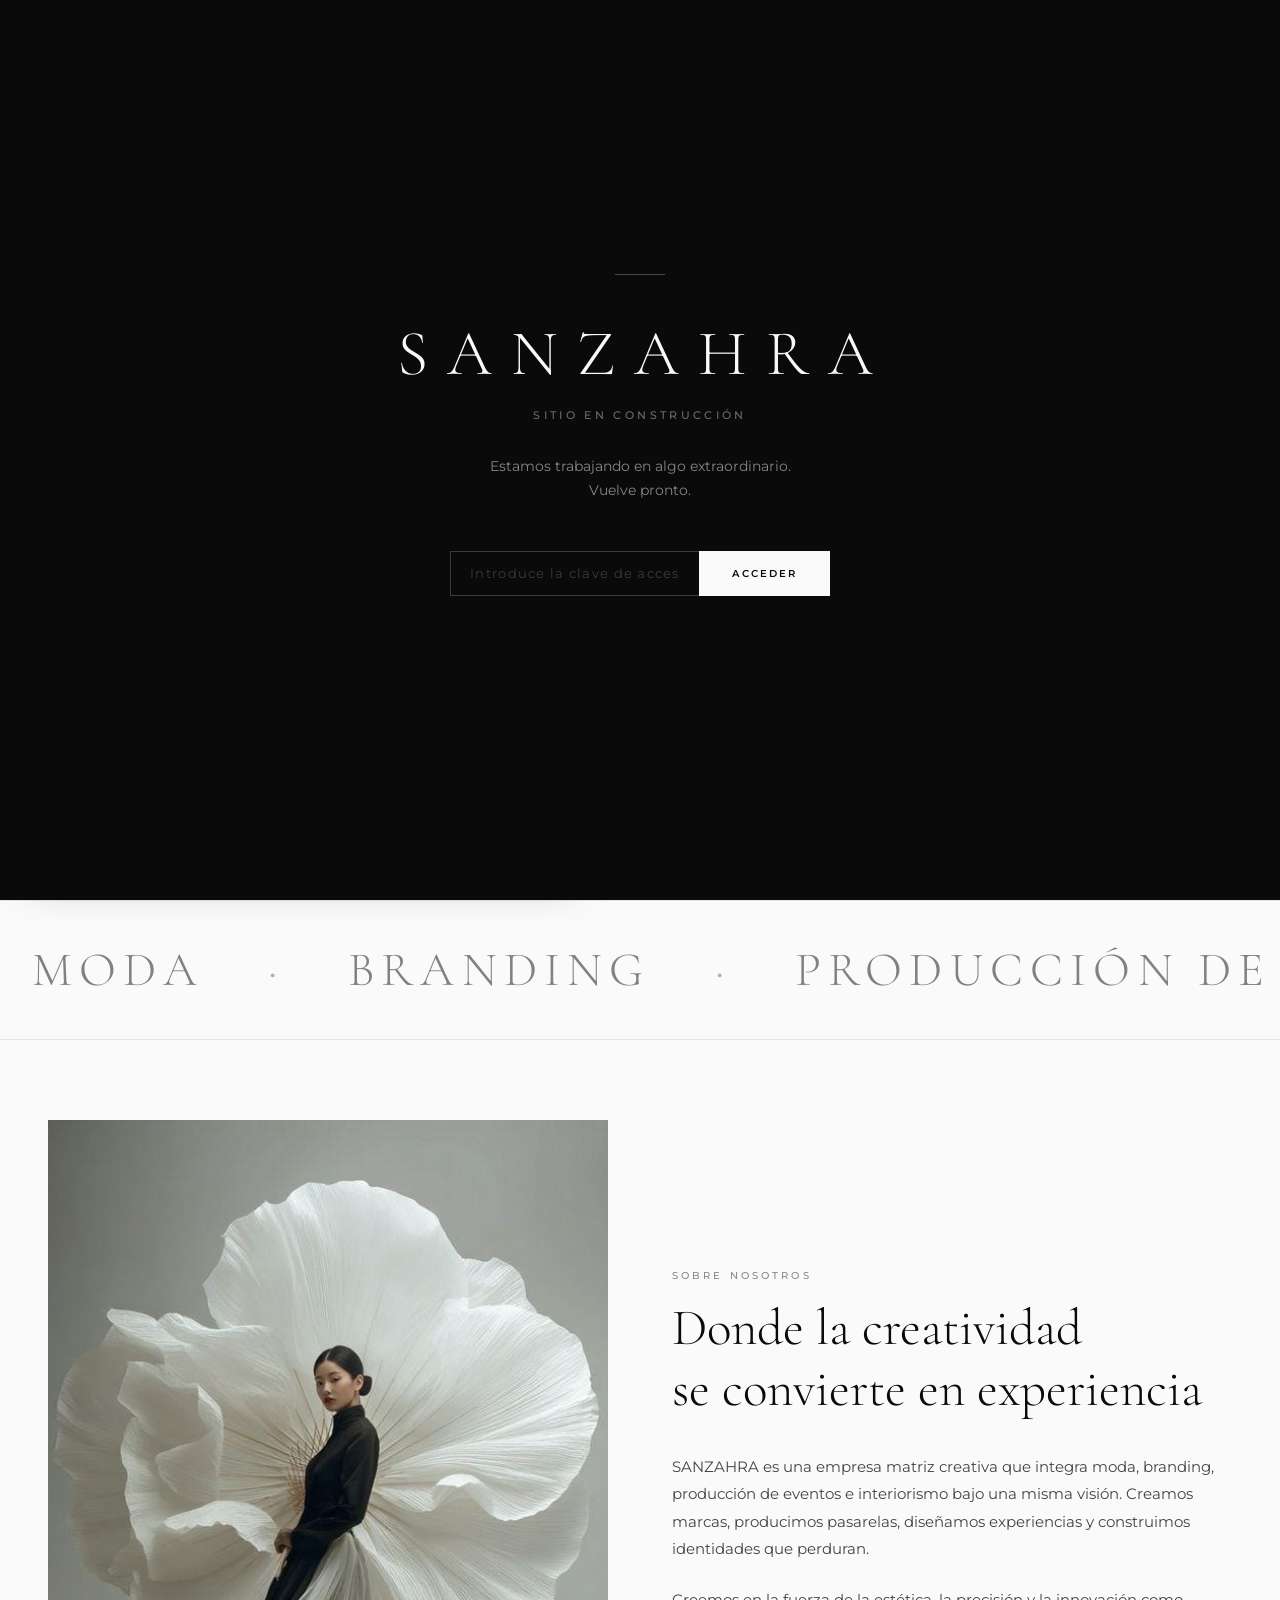
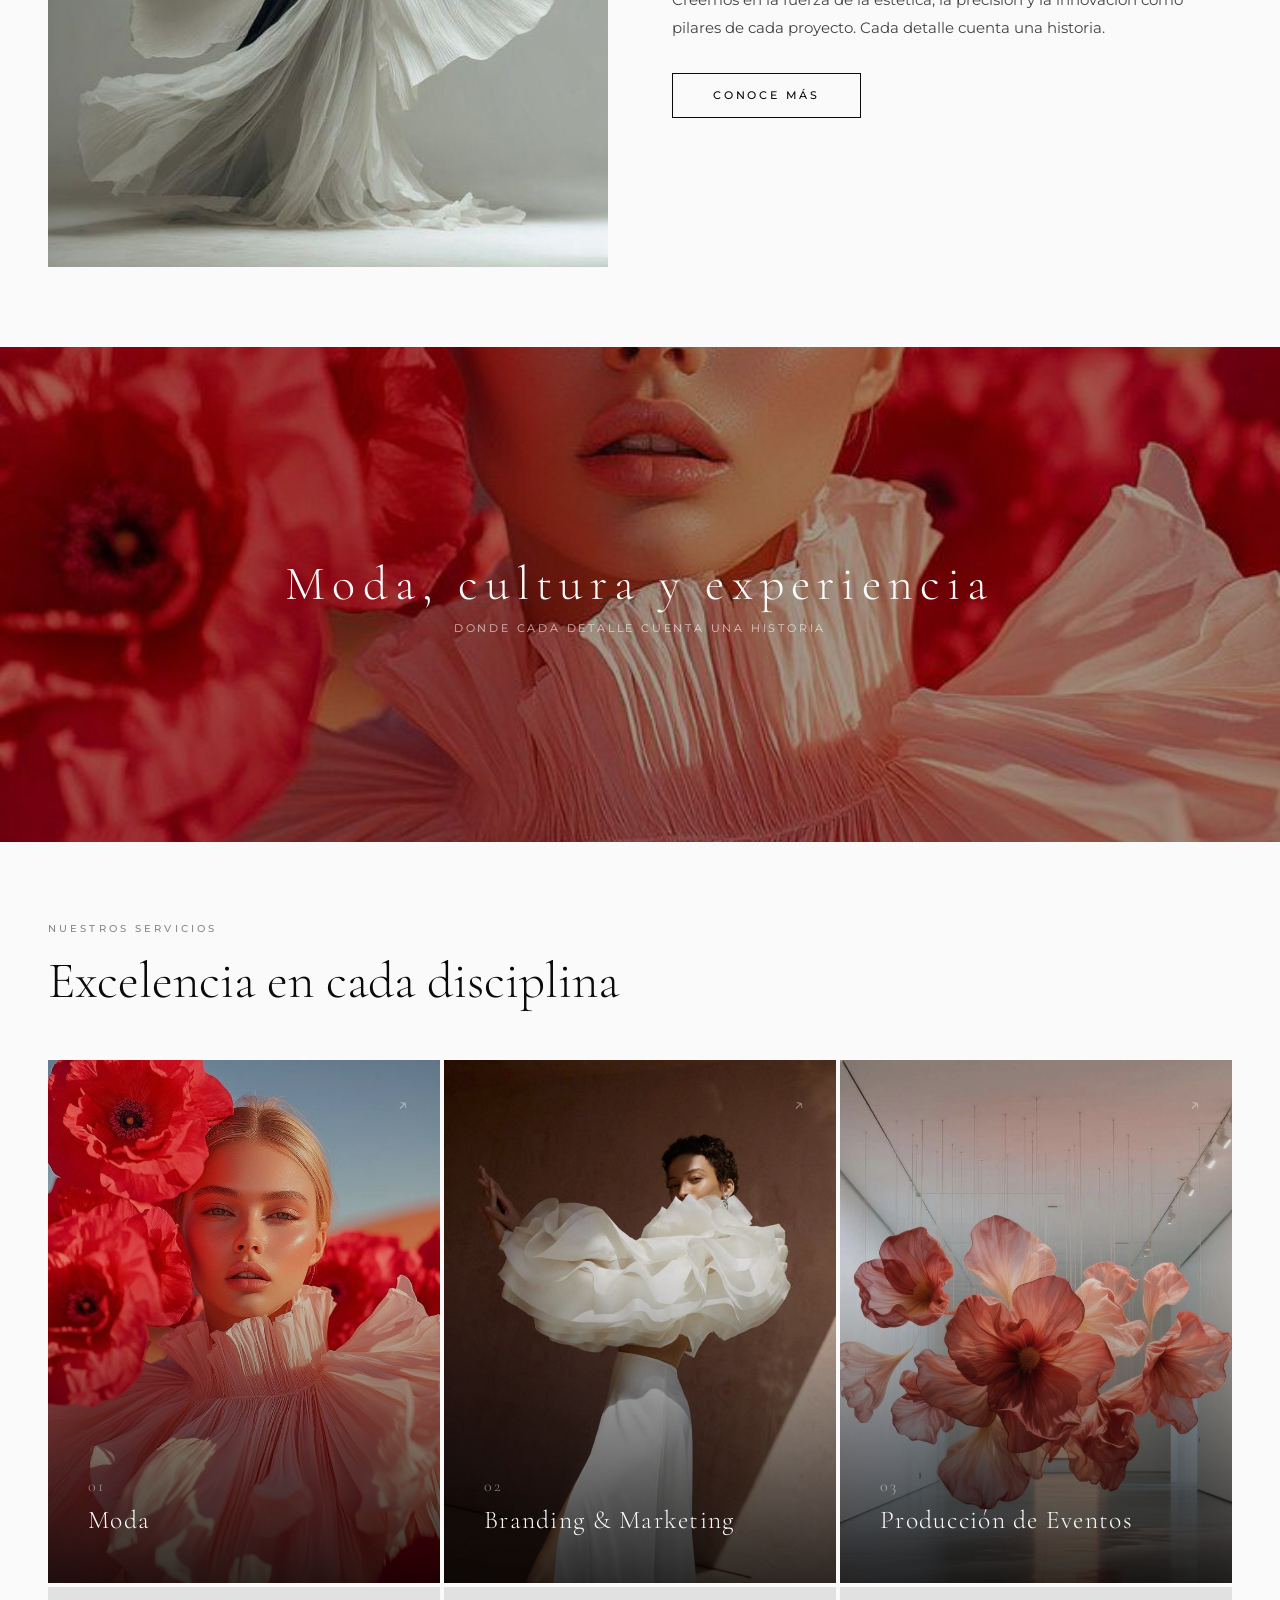
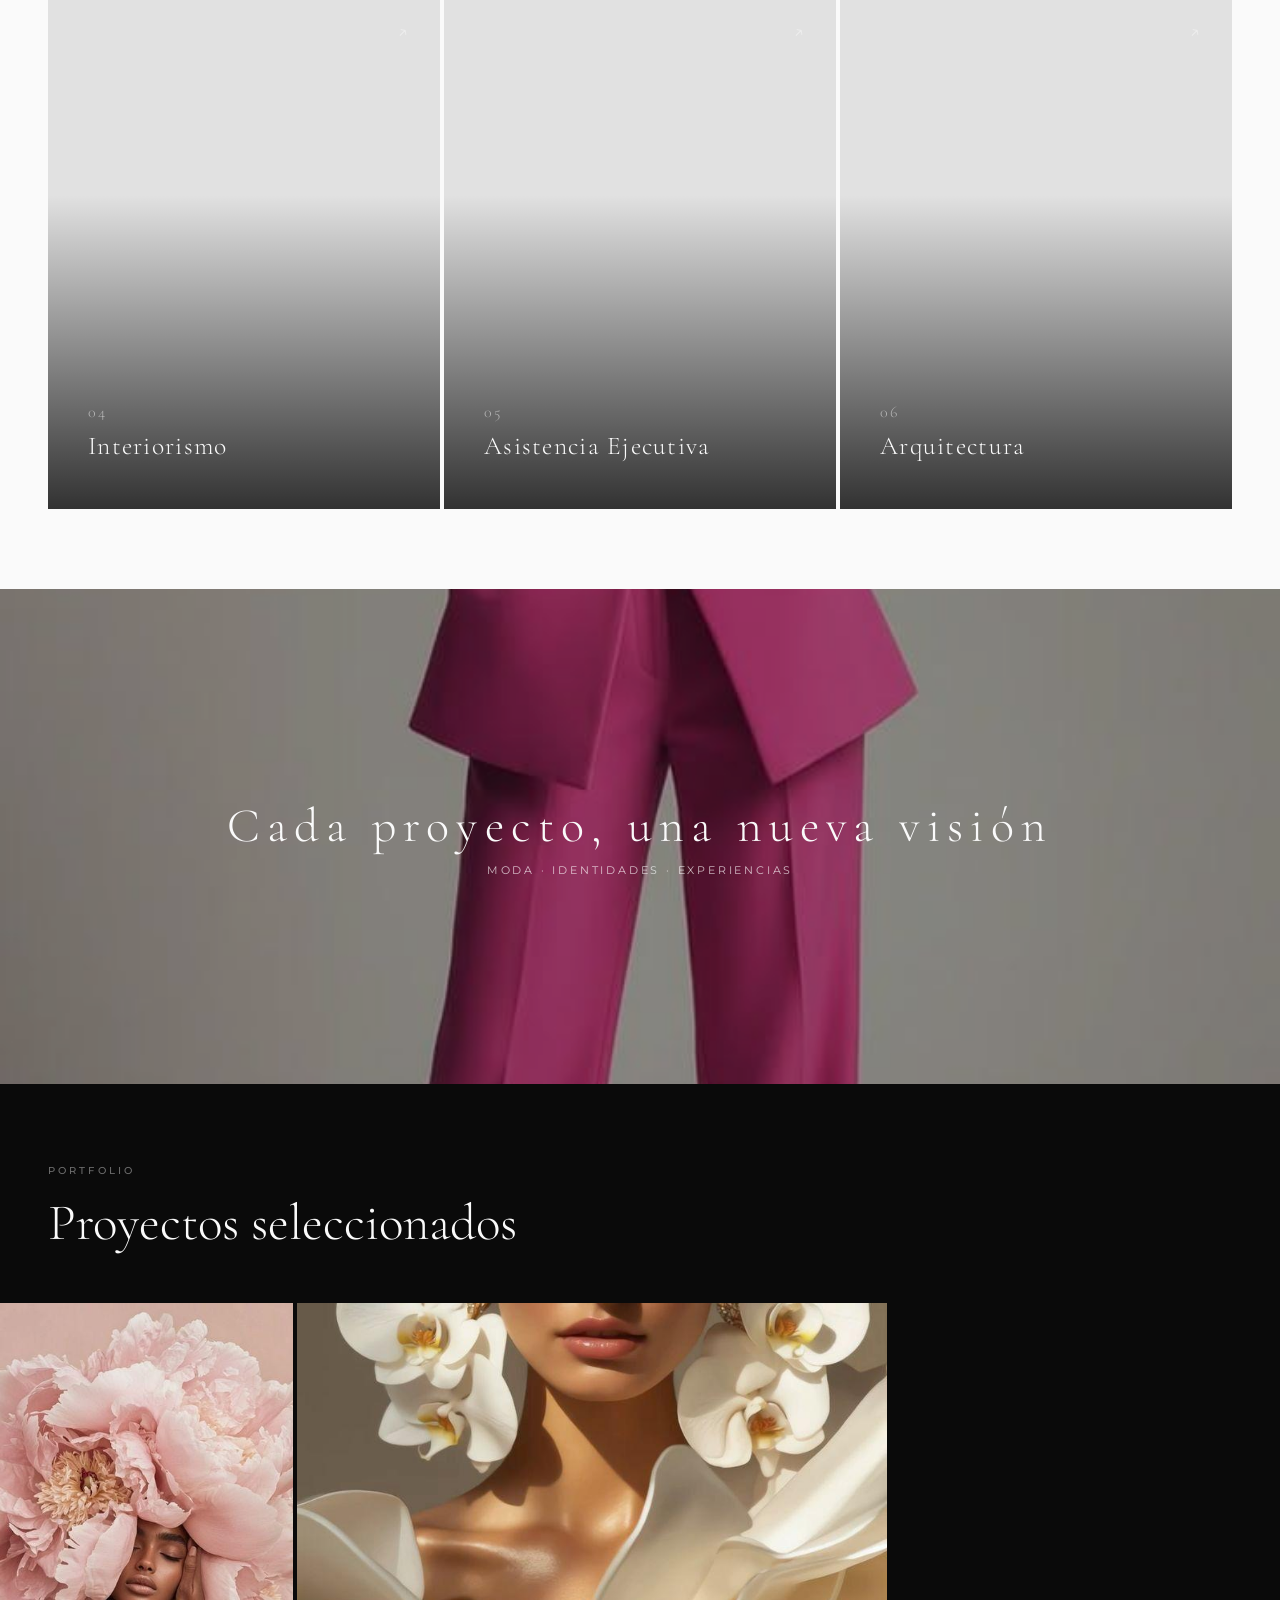
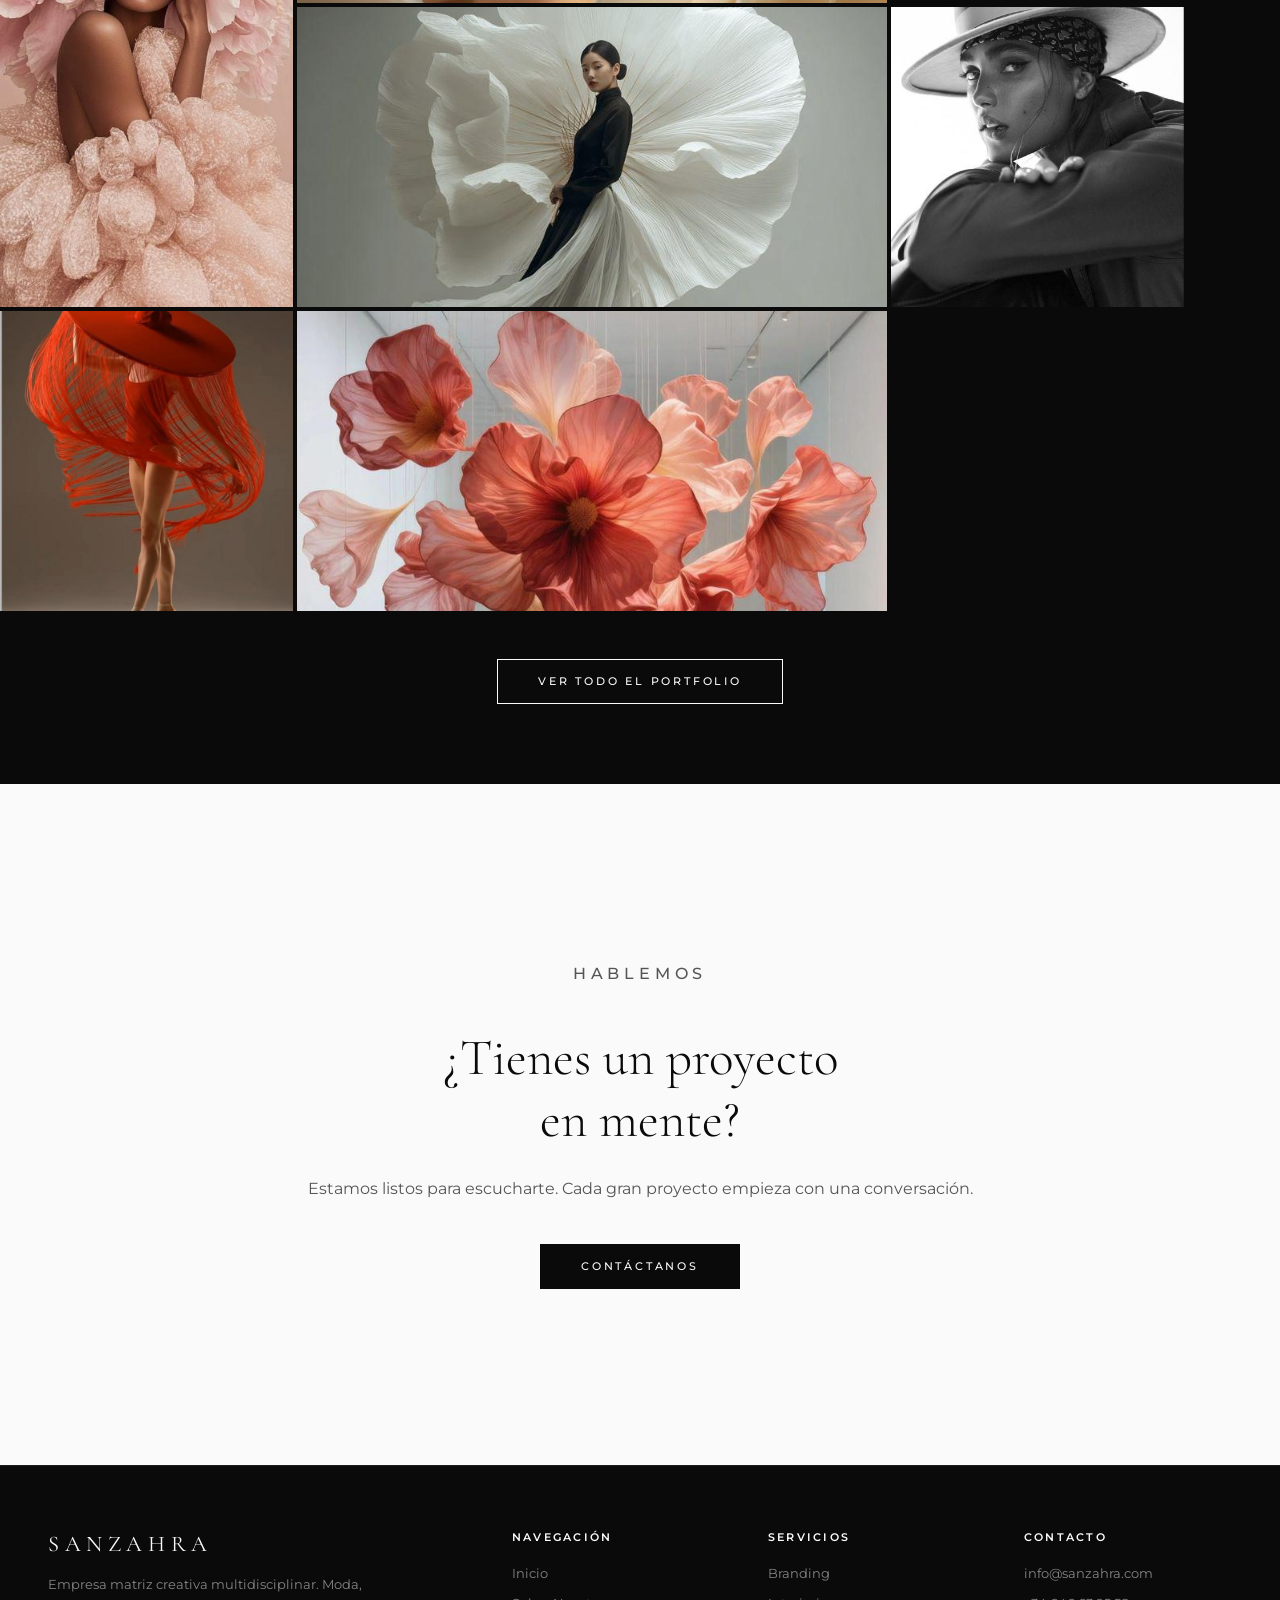
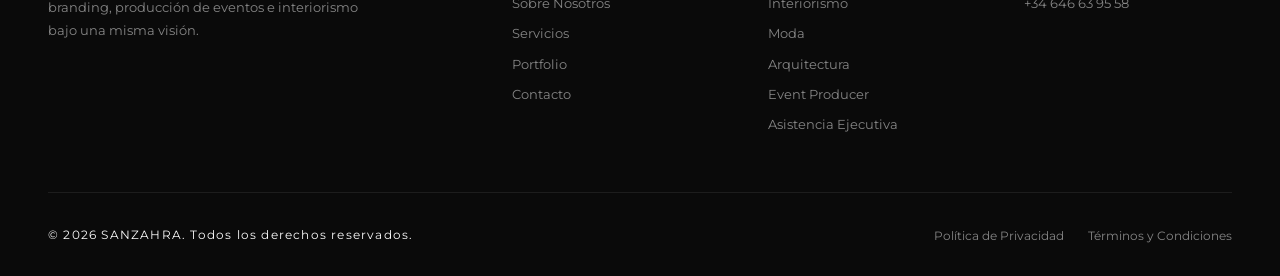
==== commit bcec050b: "Replace extra-branding-lips with clean editorial images (extra-16, extra-11)" ====
--- a/index.html
+++ b/index.html
@@ -88,7 +88,7 @@
   <section class="hero">
     <div class="hero-slider">
       <div class="hero-slide active" data-label="Moda" style="background-image:url('assets/img/moda/moda-06.jpg')"></div>
-      <div class="hero-slide" data-label="Producci&oacute;n de Eventos" style="background-image:url('assets/img/extra/extra-eventos-flores.jpg')"></div>
+      <div class="hero-slide" data-label="Producci&oacute;n de Eventos" style="background-image:url('assets/img/eventos/eventos-15-pasarela-flores2.jpg')"></div>
       <div class="hero-slide" data-label="Branding" style="background-image:url('assets/img/branding/branding-05.jpg')"></div>
       <div class="hero-slide" data-label="Interiorismo" style="background-image:url('https://images.unsplash.com/photo-1600607687939-ce8a6c25118c?w=1920&q=80')"></div>
     </div>
@@ -168,7 +168,7 @@
           <p>Marcas propias, colaboraciones, talento e identidad de marcas de moda.</p>
         </div>
       </a>
-      <a href="branding.html" class="service-visual-card" style="background-image:url('assets/img/extra/extra-branding-lips.jpg')">
+      <a href="branding.html" class="service-visual-card" style="background-image:url('assets/img/extra/extra-11.jpg')">
         <span class="card-arrow">&nearr;</span>
         <div class="card-content">
           <div class="card-number">02</div>
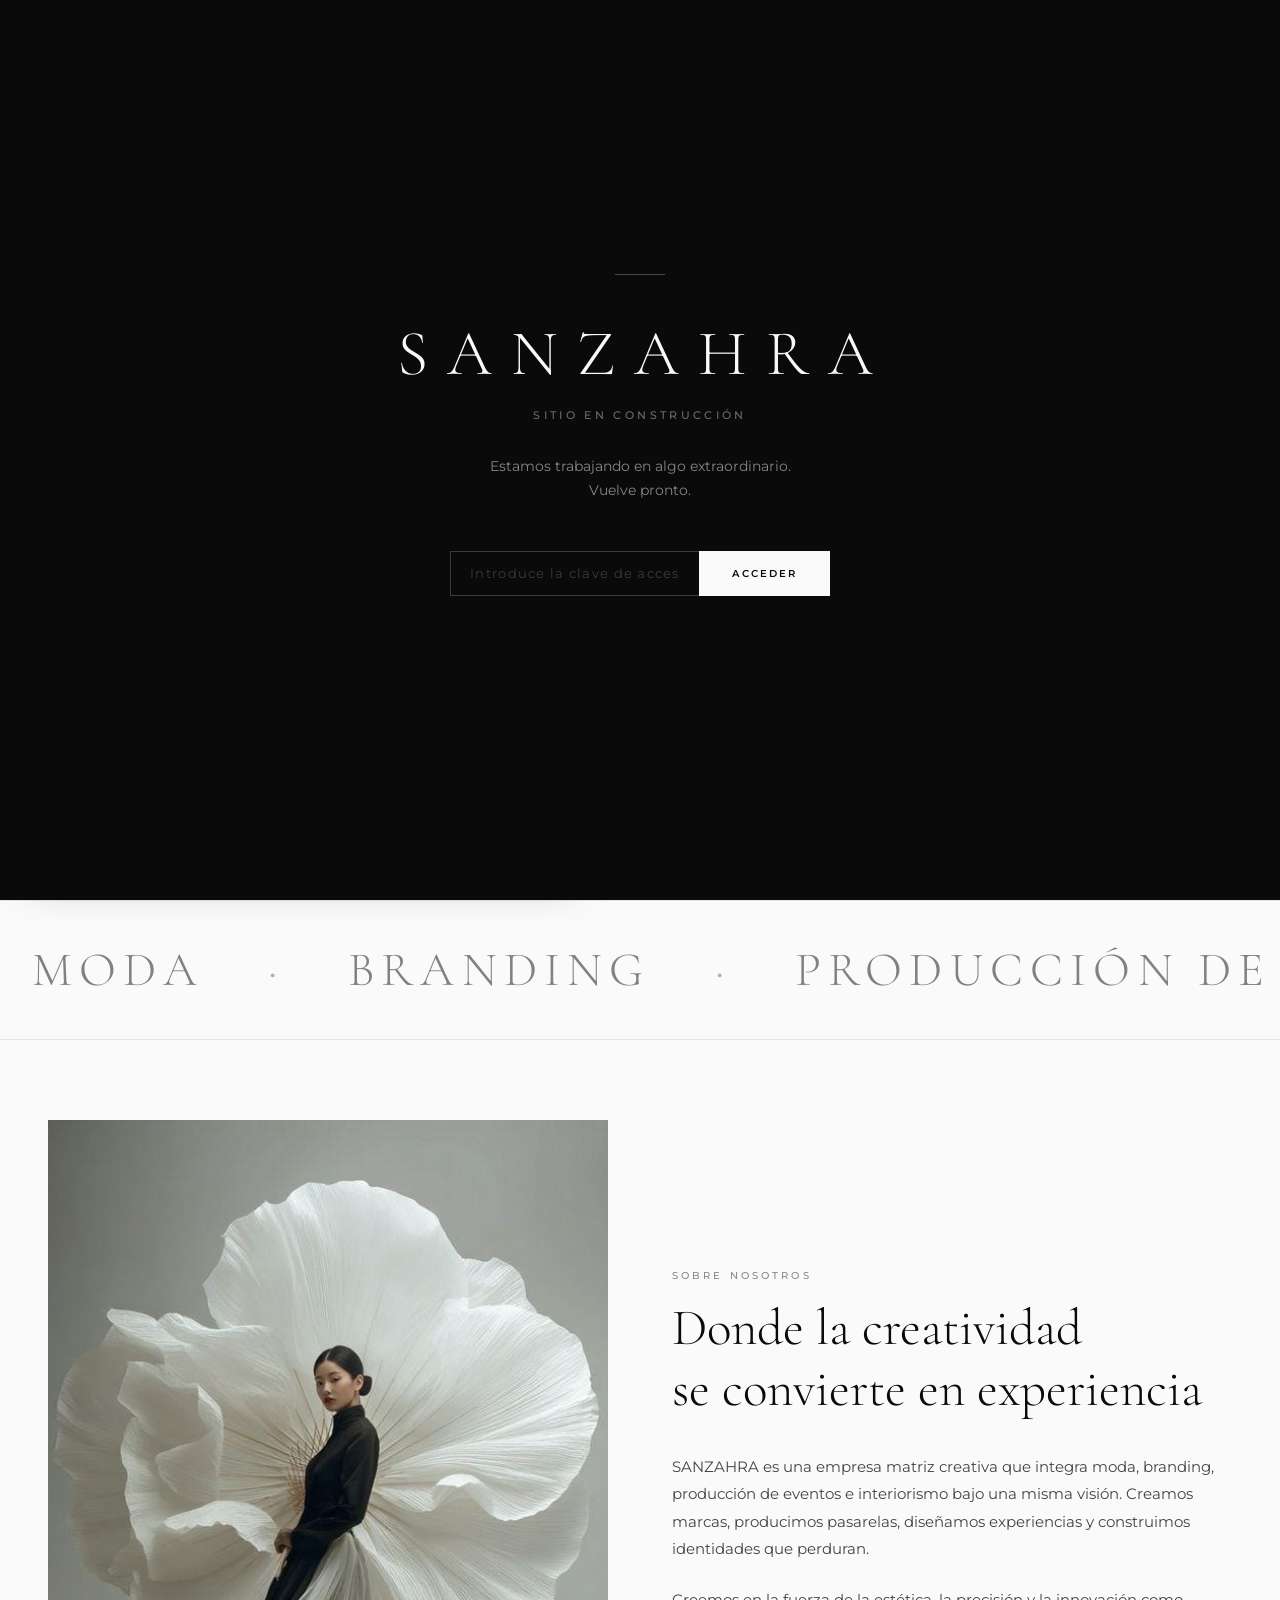
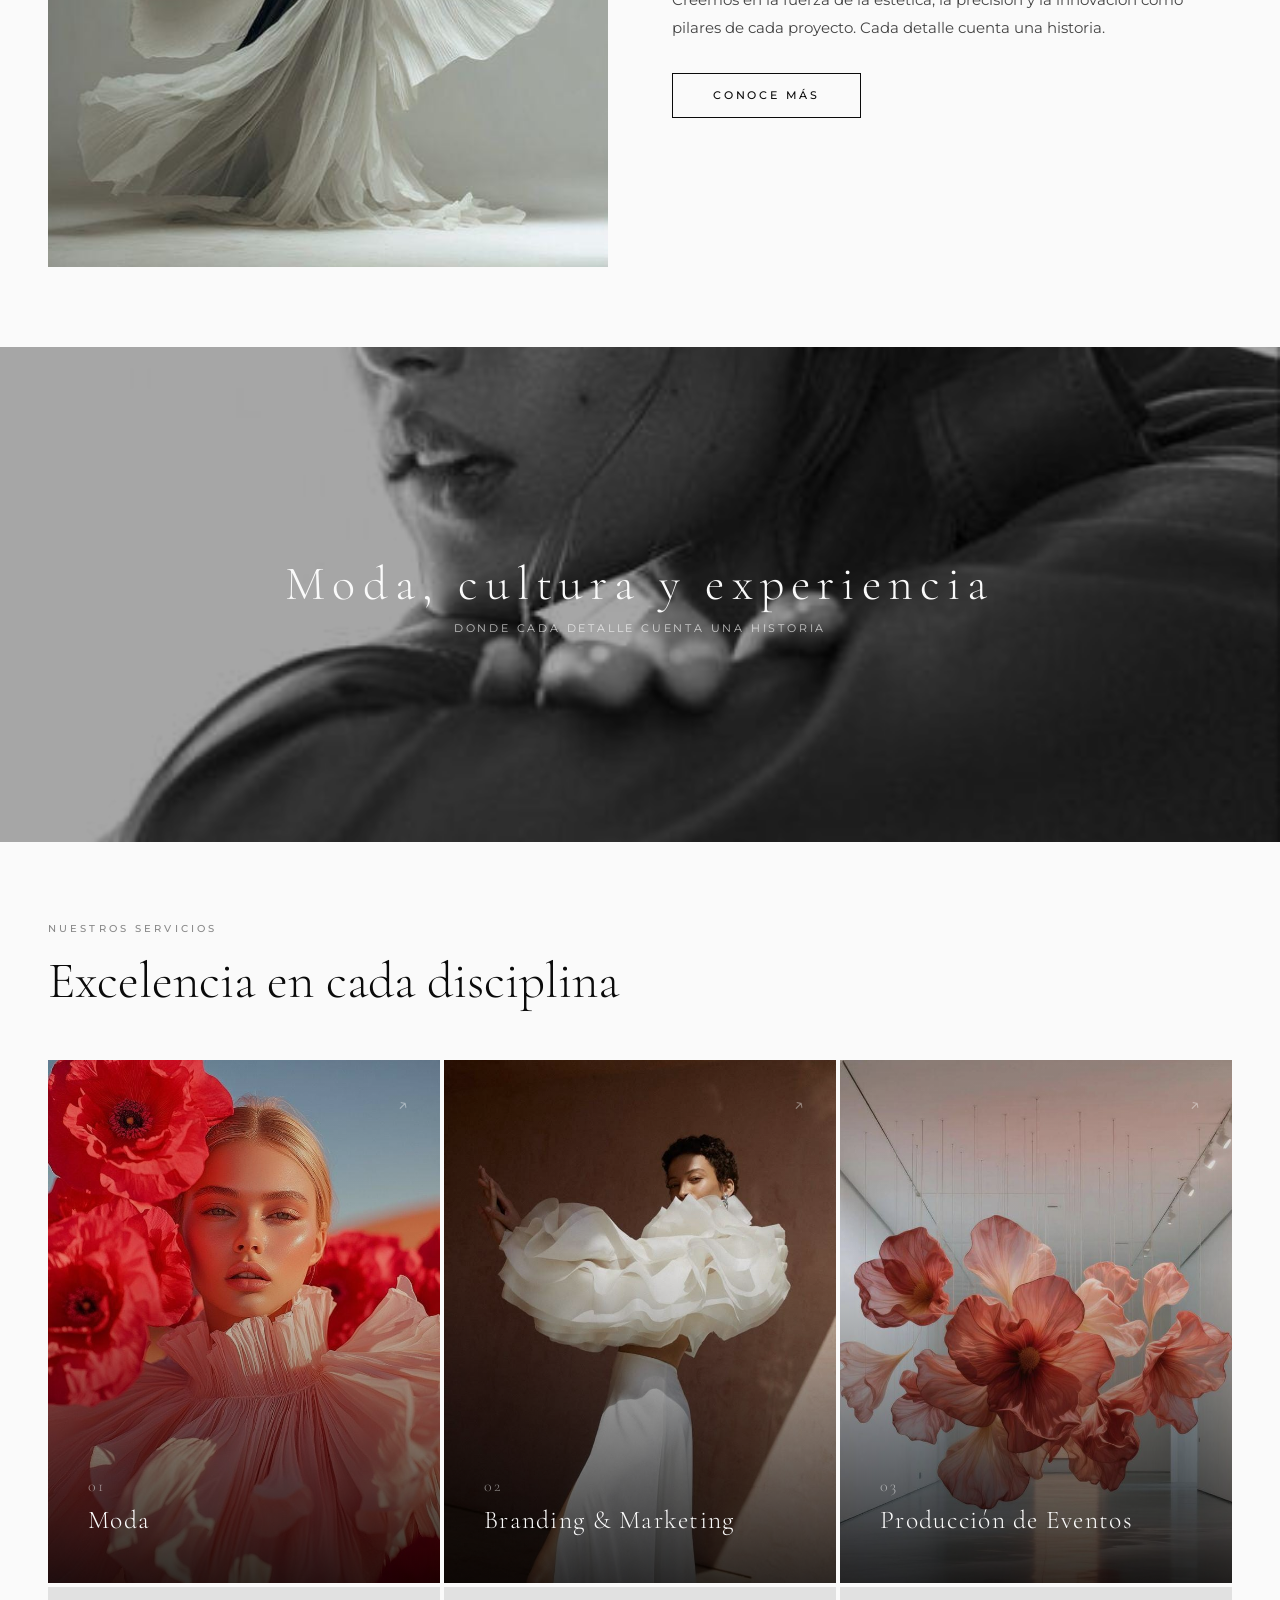
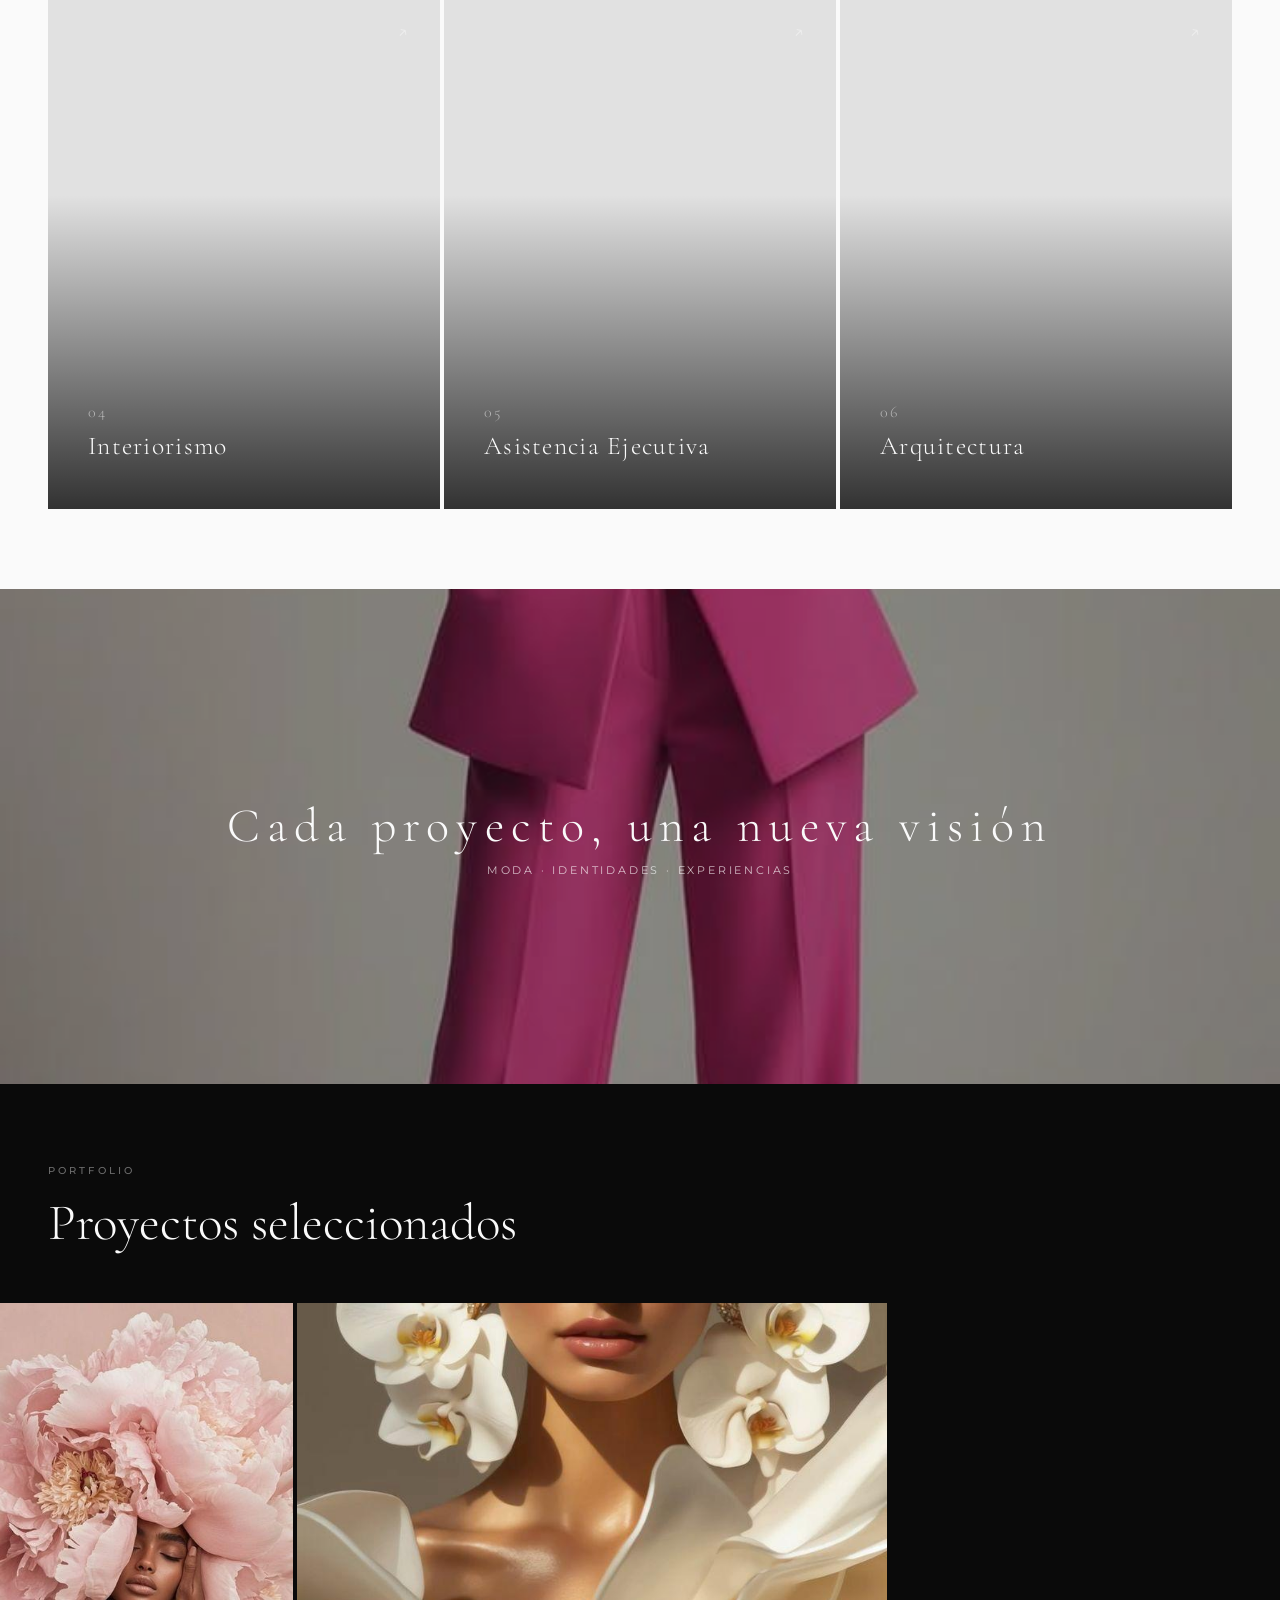
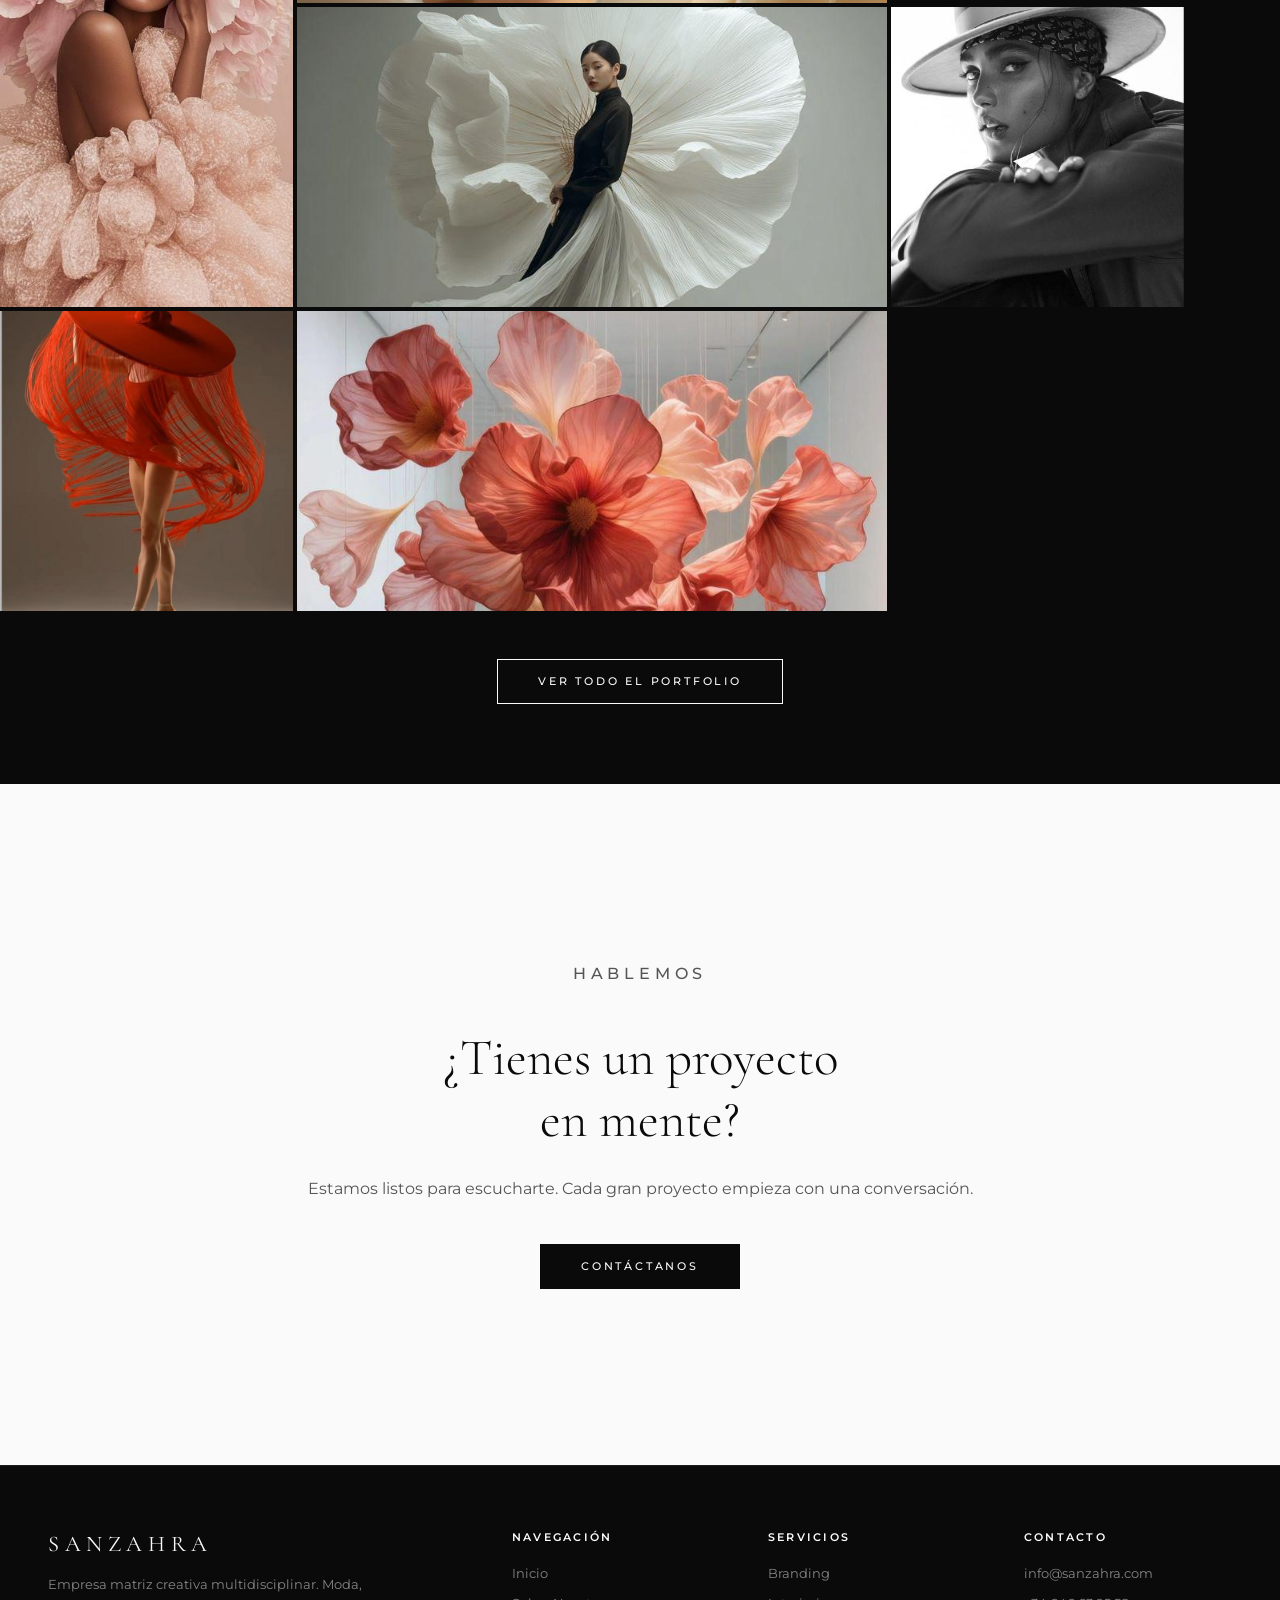
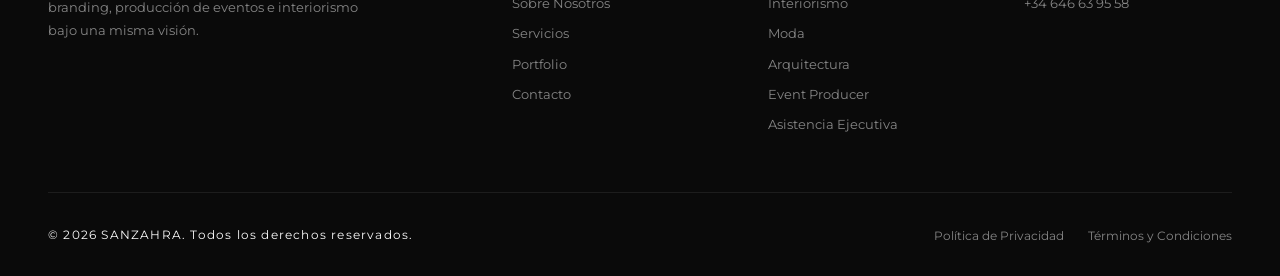
==== commit 1ff220bf: "Replace duplicate moda-23-polka image-break with extra-13 editorial bw" ====
--- a/index.html
+++ b/index.html
@@ -146,7 +146,7 @@
   </section>
 
   <!-- Image break 1 -->
-  <div class="image-break" style="background-image:url('assets/img/moda/moda-23-polka.jpg')">
+  <div class="image-break" style="background-image:url('assets/img/extra/extra-13.jpg')">
     <div class="image-break-text">
       <h3>Moda, cultura y experiencia</h3>
       <p>Donde cada detalle cuenta una historia</p>
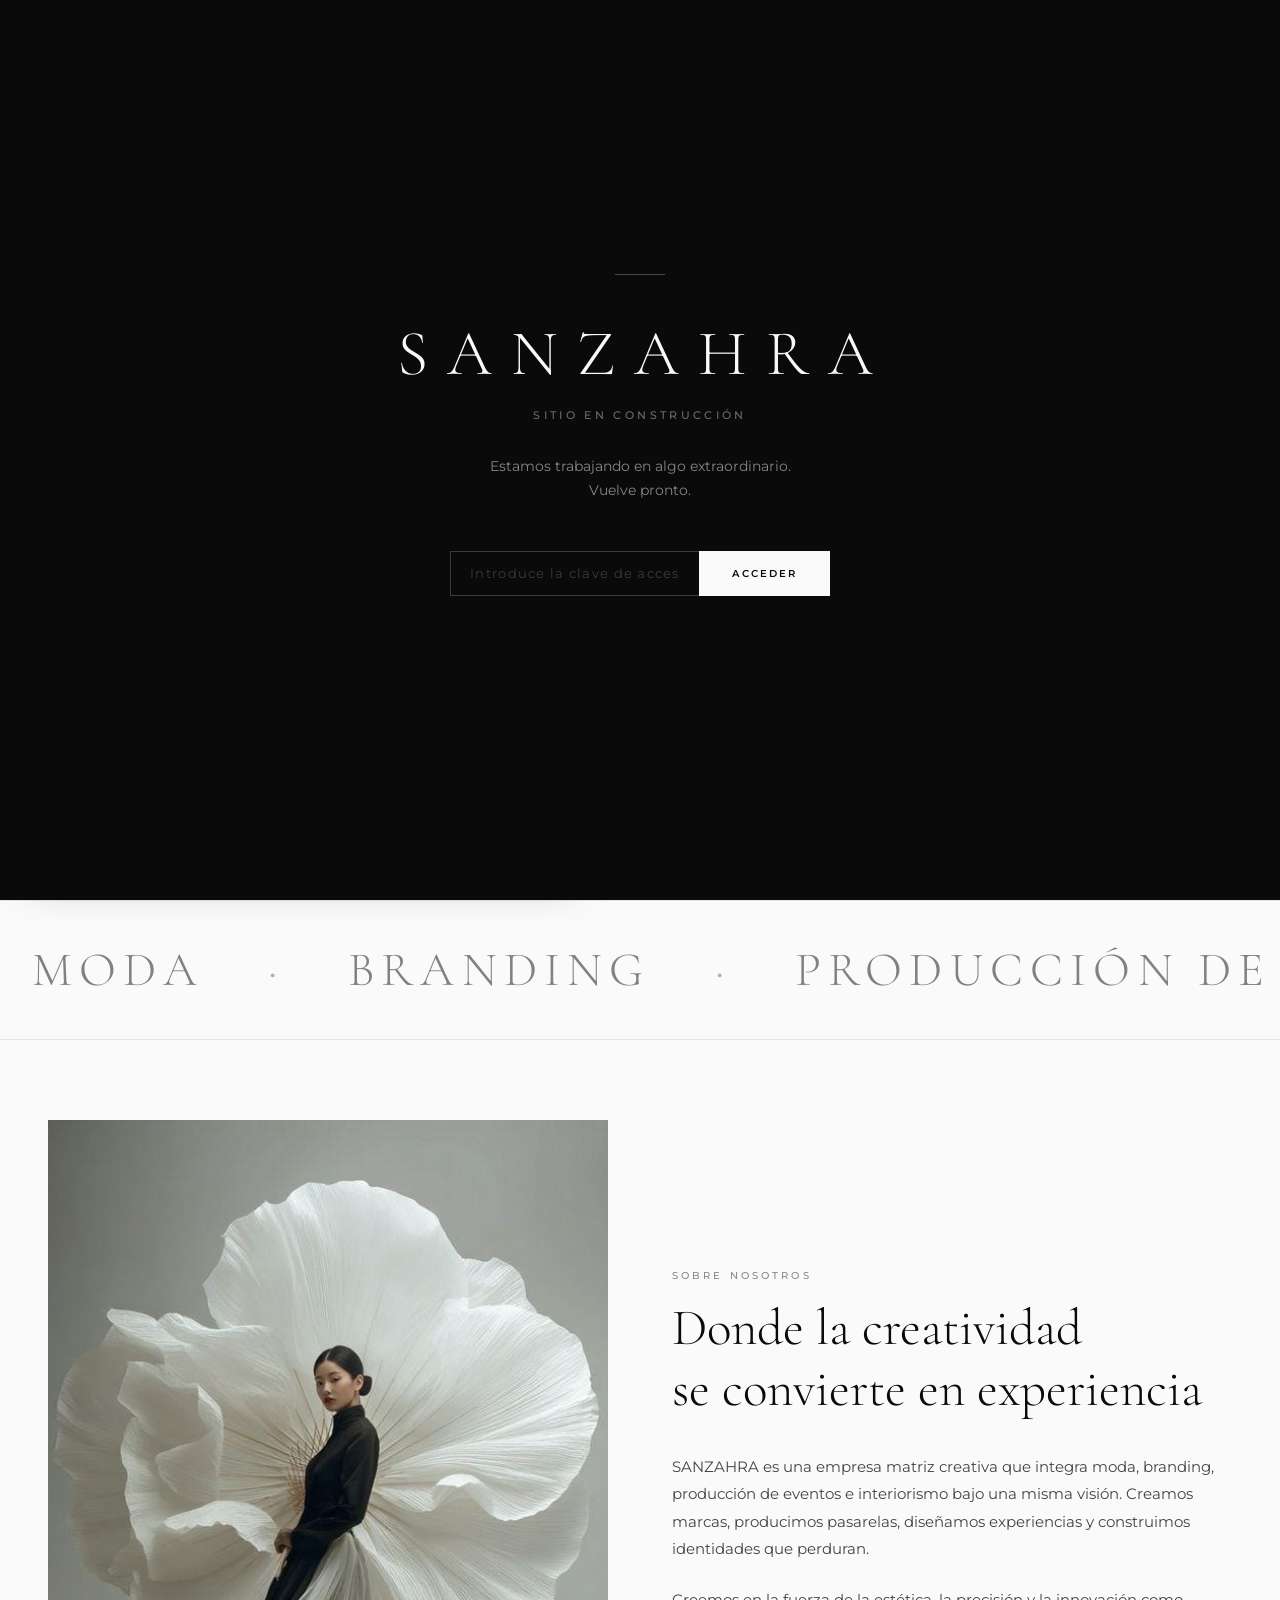
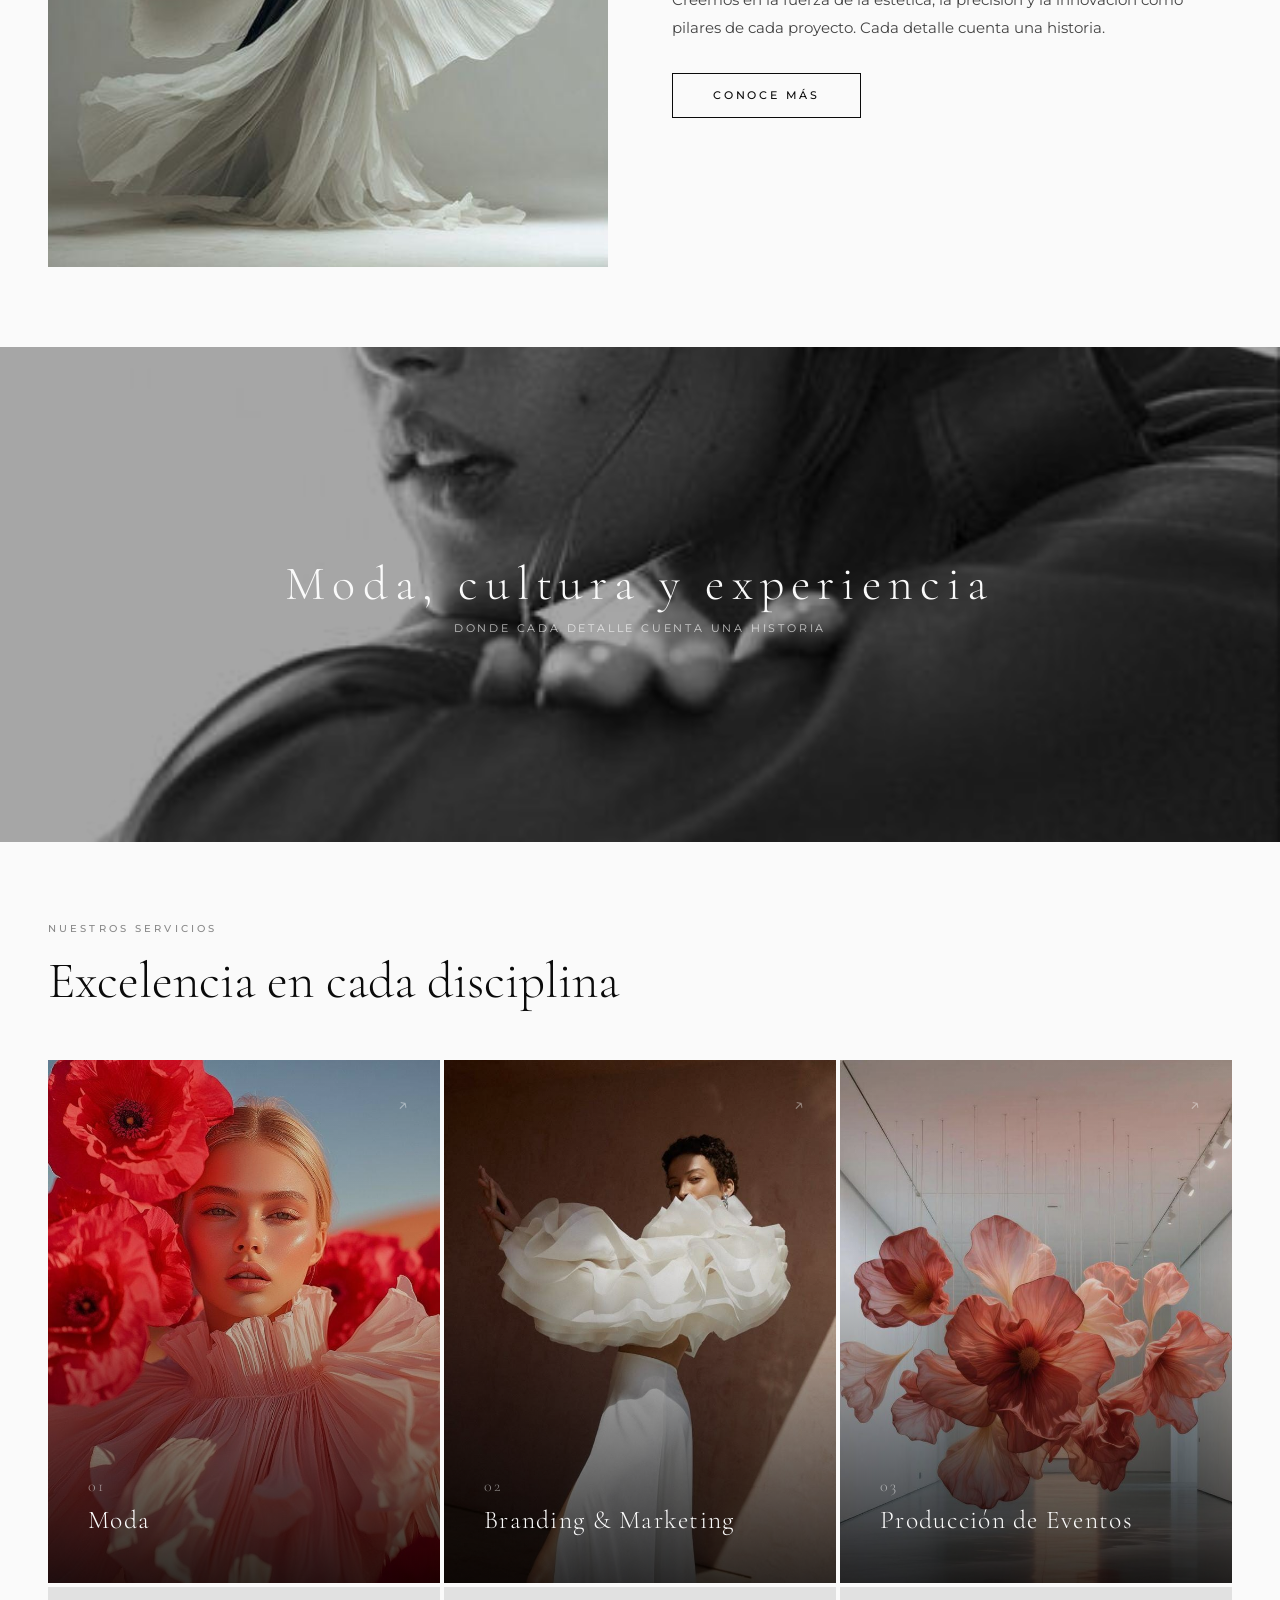
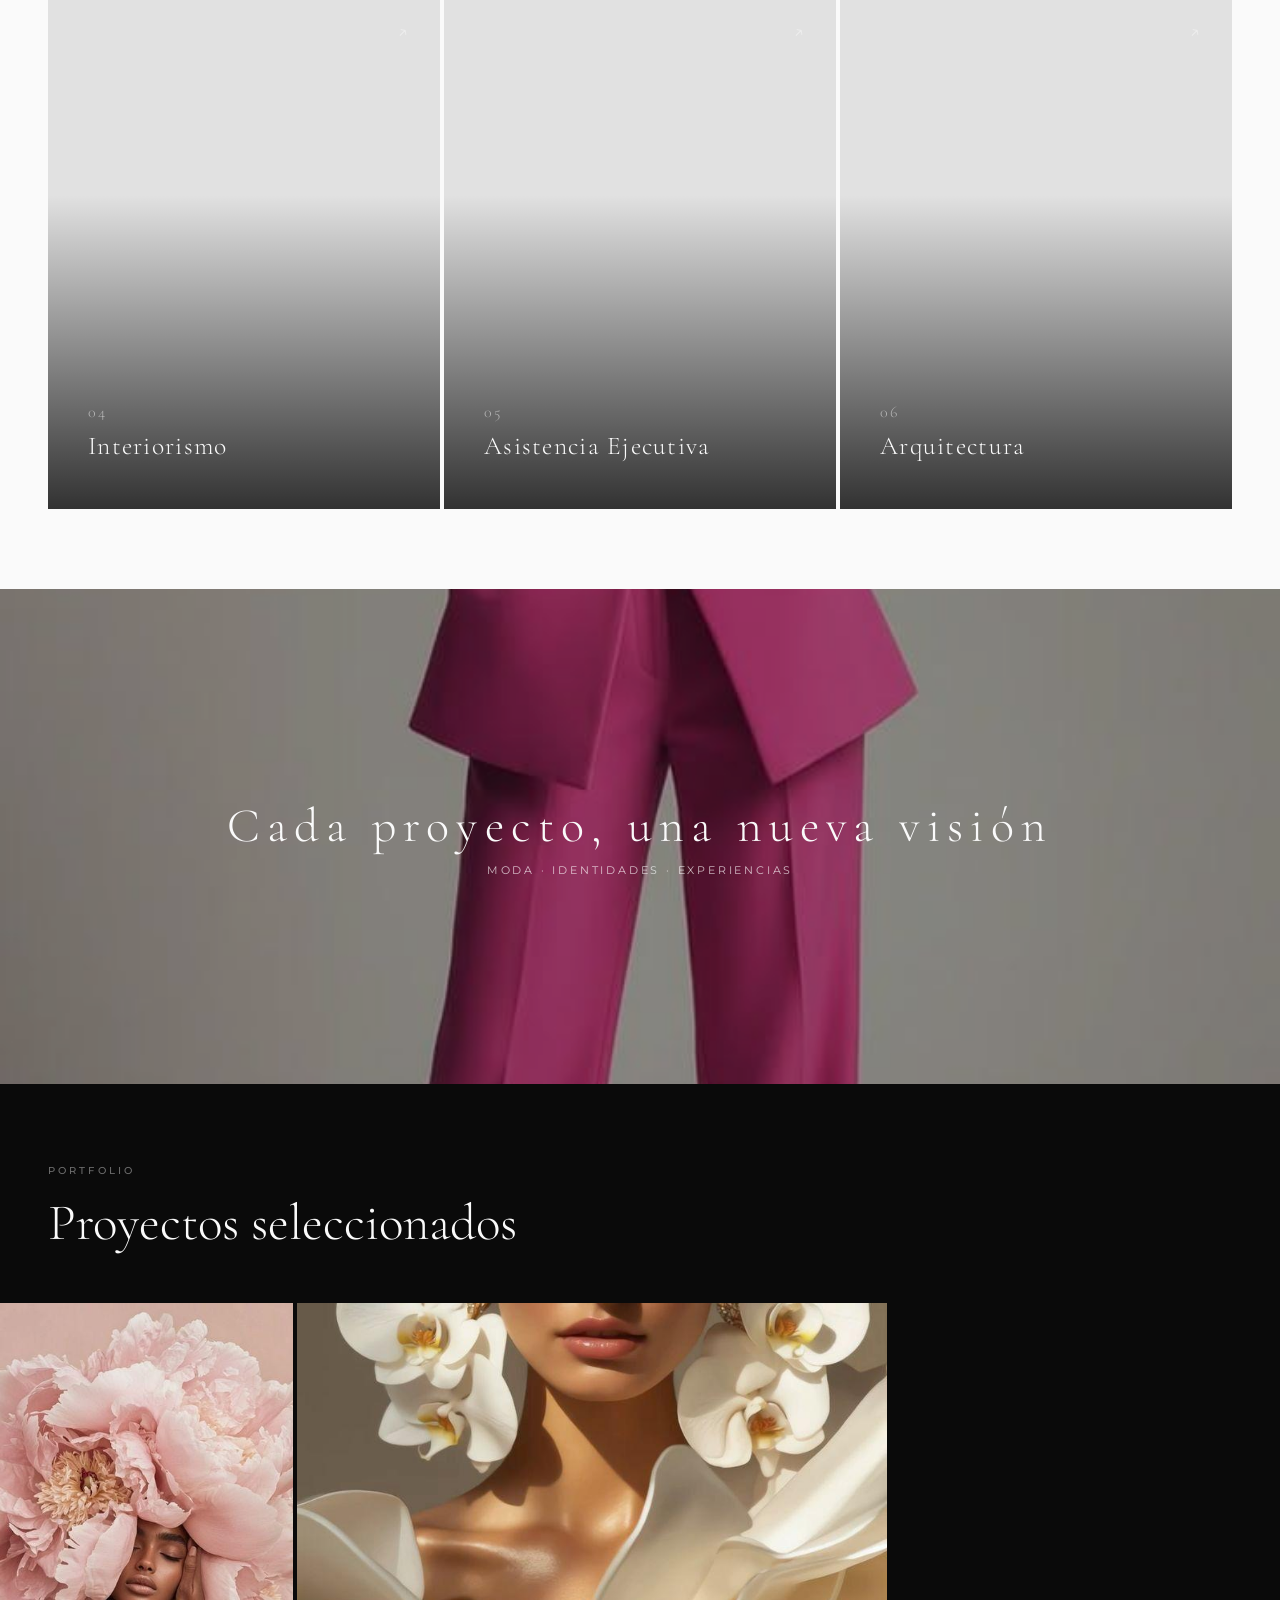
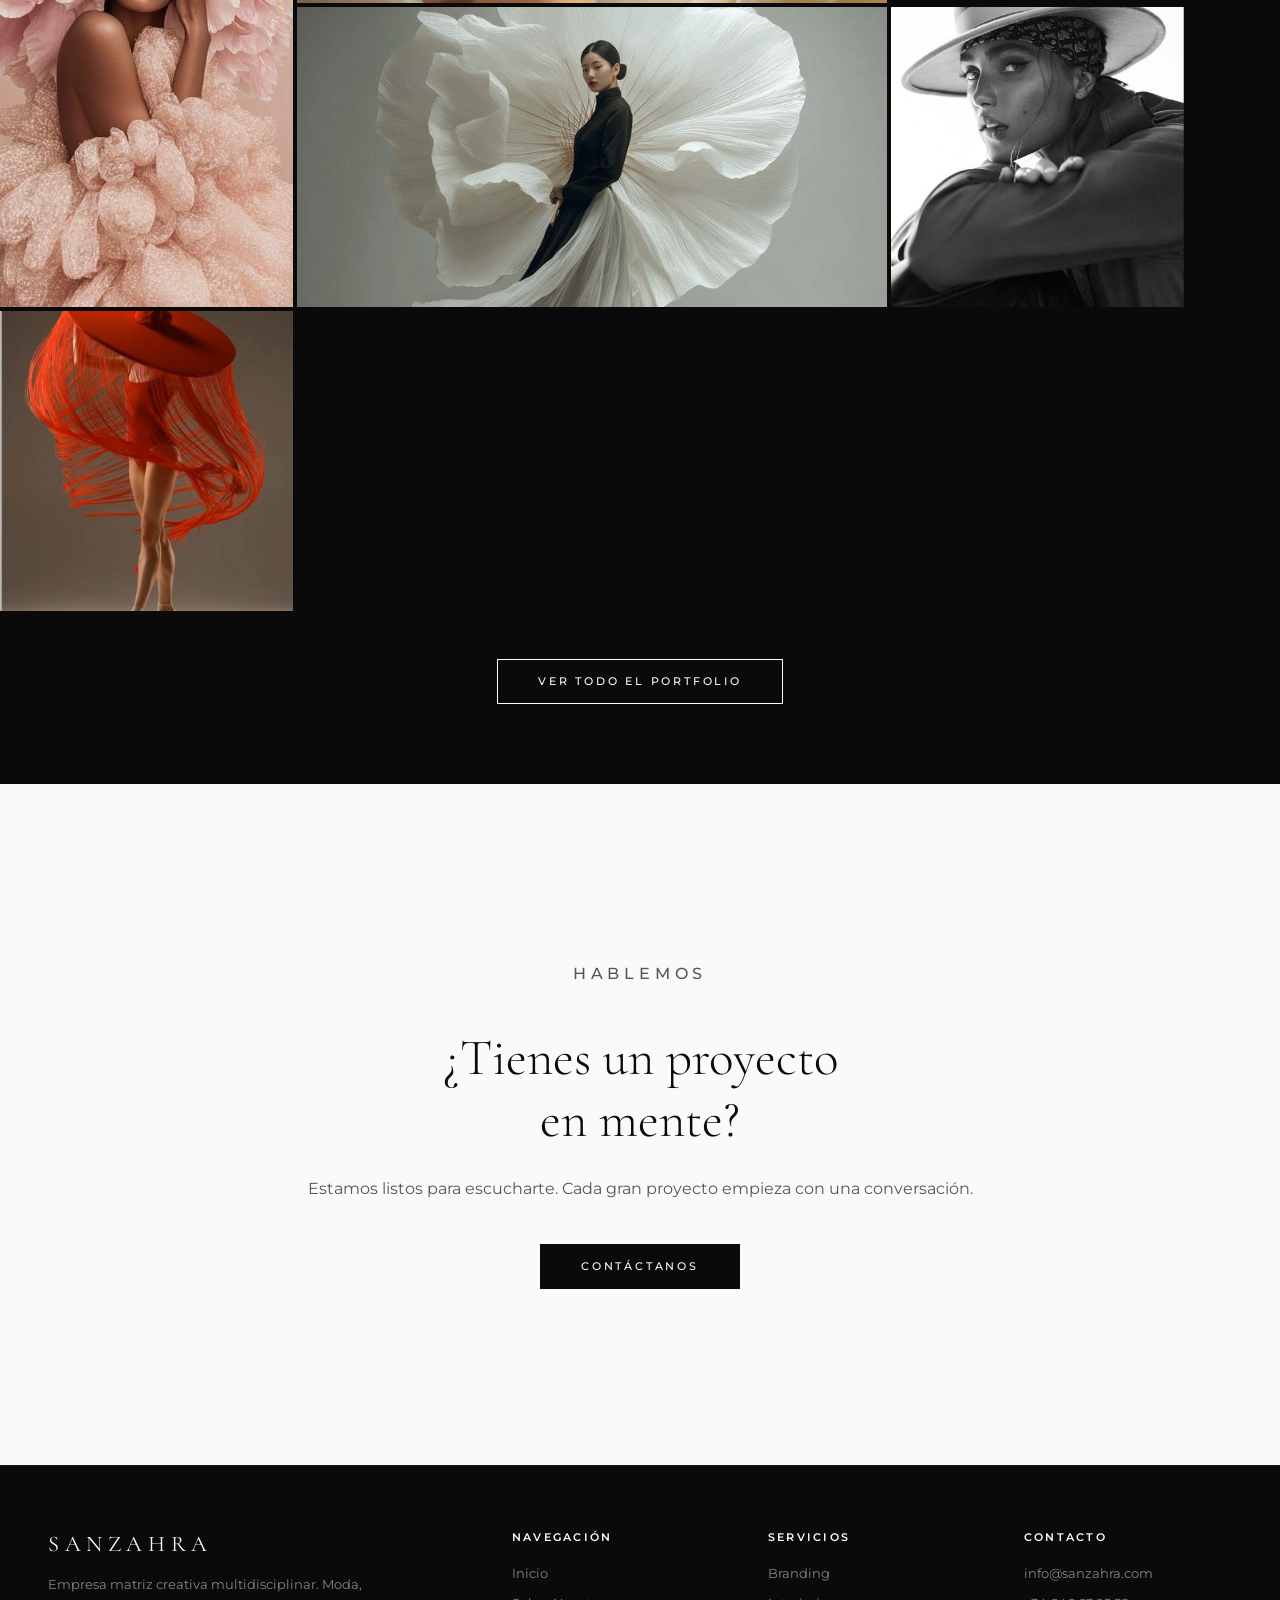
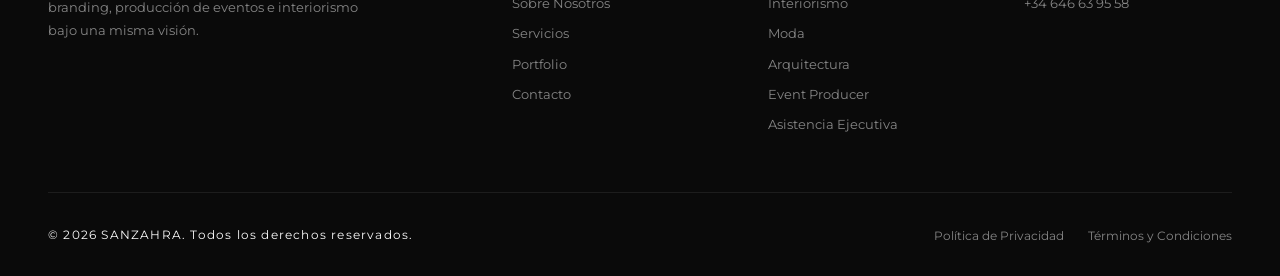
==== commit 6cb2ce0e: "Fix all duplicate images across all pages — unique image per context" ====
--- a/index.html
+++ b/index.html
@@ -244,7 +244,7 @@
       <a href="portfolio.html" class="portfolio-item" style="background-image:url('assets/img/extra/extra-04.jpg')">
         <div class="portfolio-info"><h4>Manual de Marca Solenne</h4><span>Branding</span></div>
       </a>
-      <a href="portfolio.html" class="portfolio-item wide" style="background-image:url('assets/img/extra/extra-eventos-flores.jpg')">
+      <a href="portfolio.html" class="portfolio-item wide" style="background-image:url('assets/img/moda/moda-14.jpg')">
         <div class="portfolio-info"><h4>Presentaci&oacute;n Colecci&oacute;n</h4><span>Producci&oacute;n de Eventos</span></div>
       </a>
       <a href="portfolio.html" class="portfolio-item" style="background-image:url('https://images.unsplash.com/photo-1600607687939-ce8a6c25118c?w=600&q=80')">
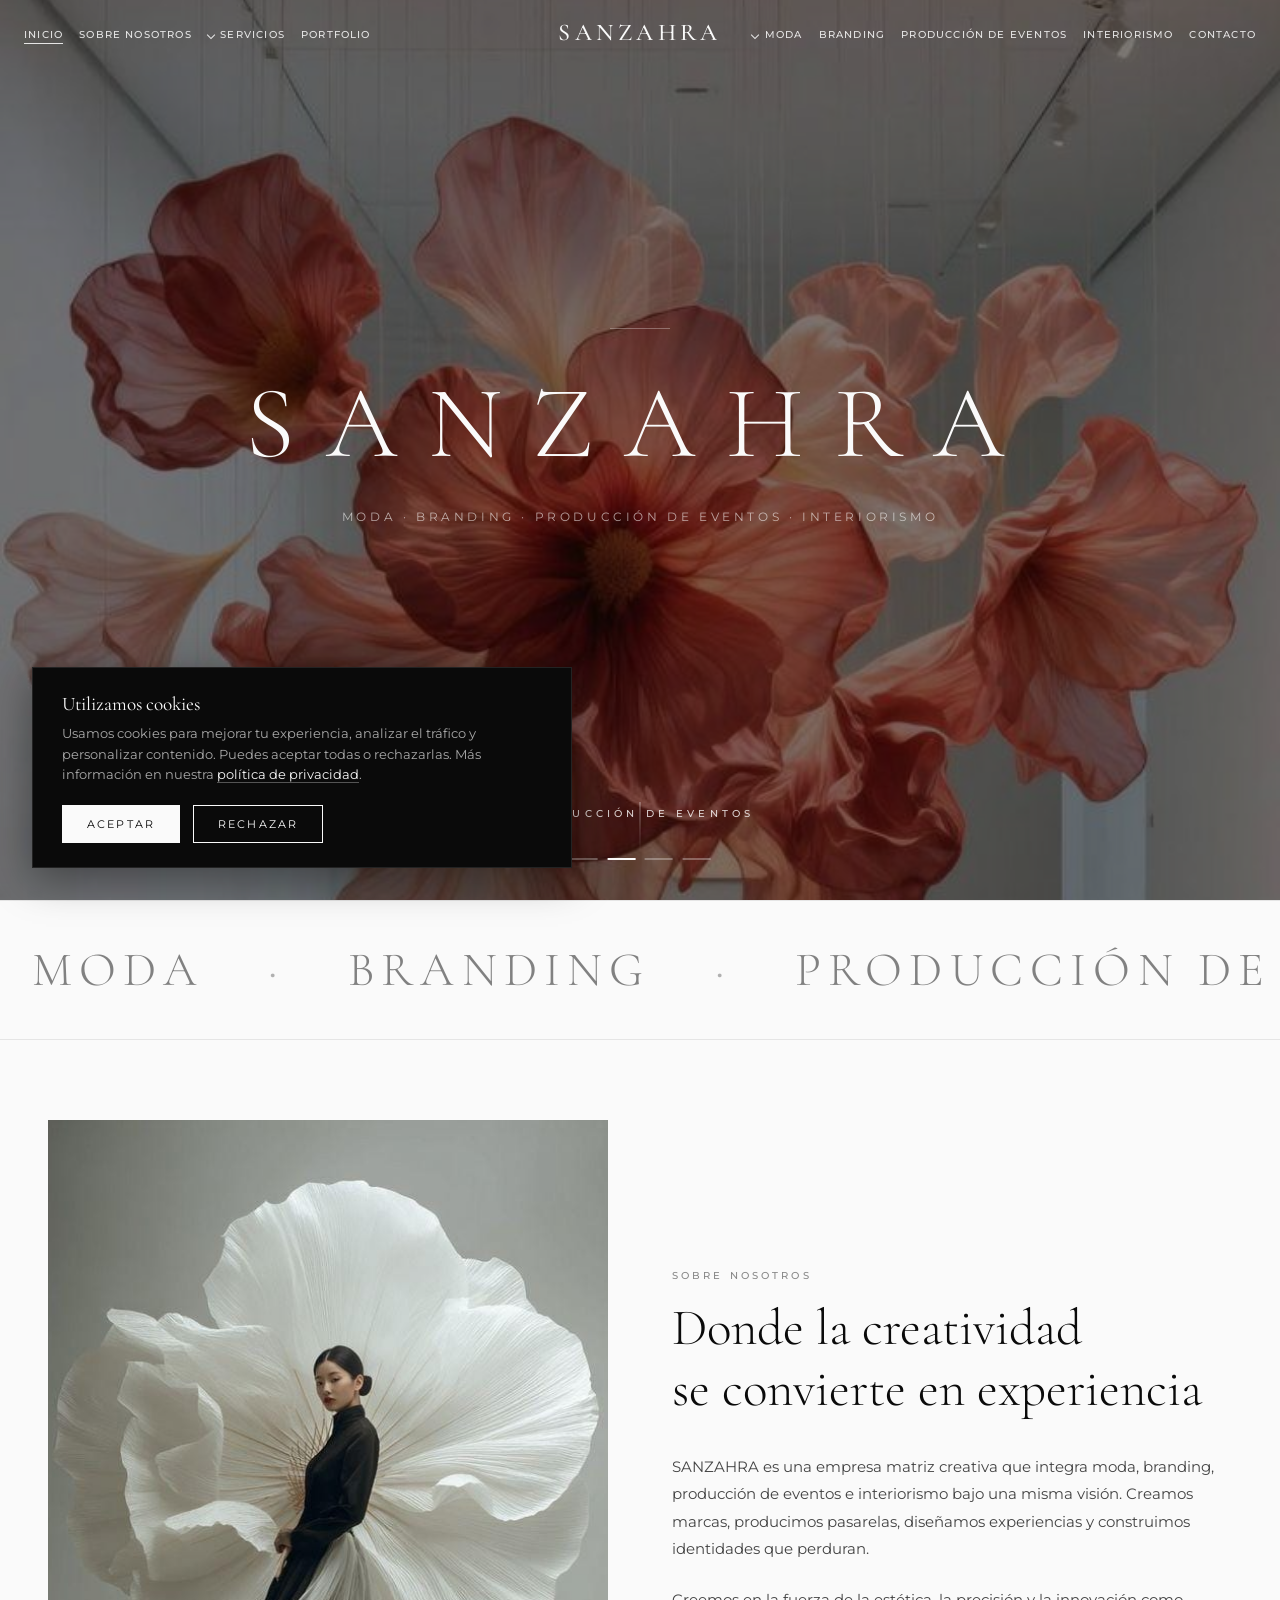
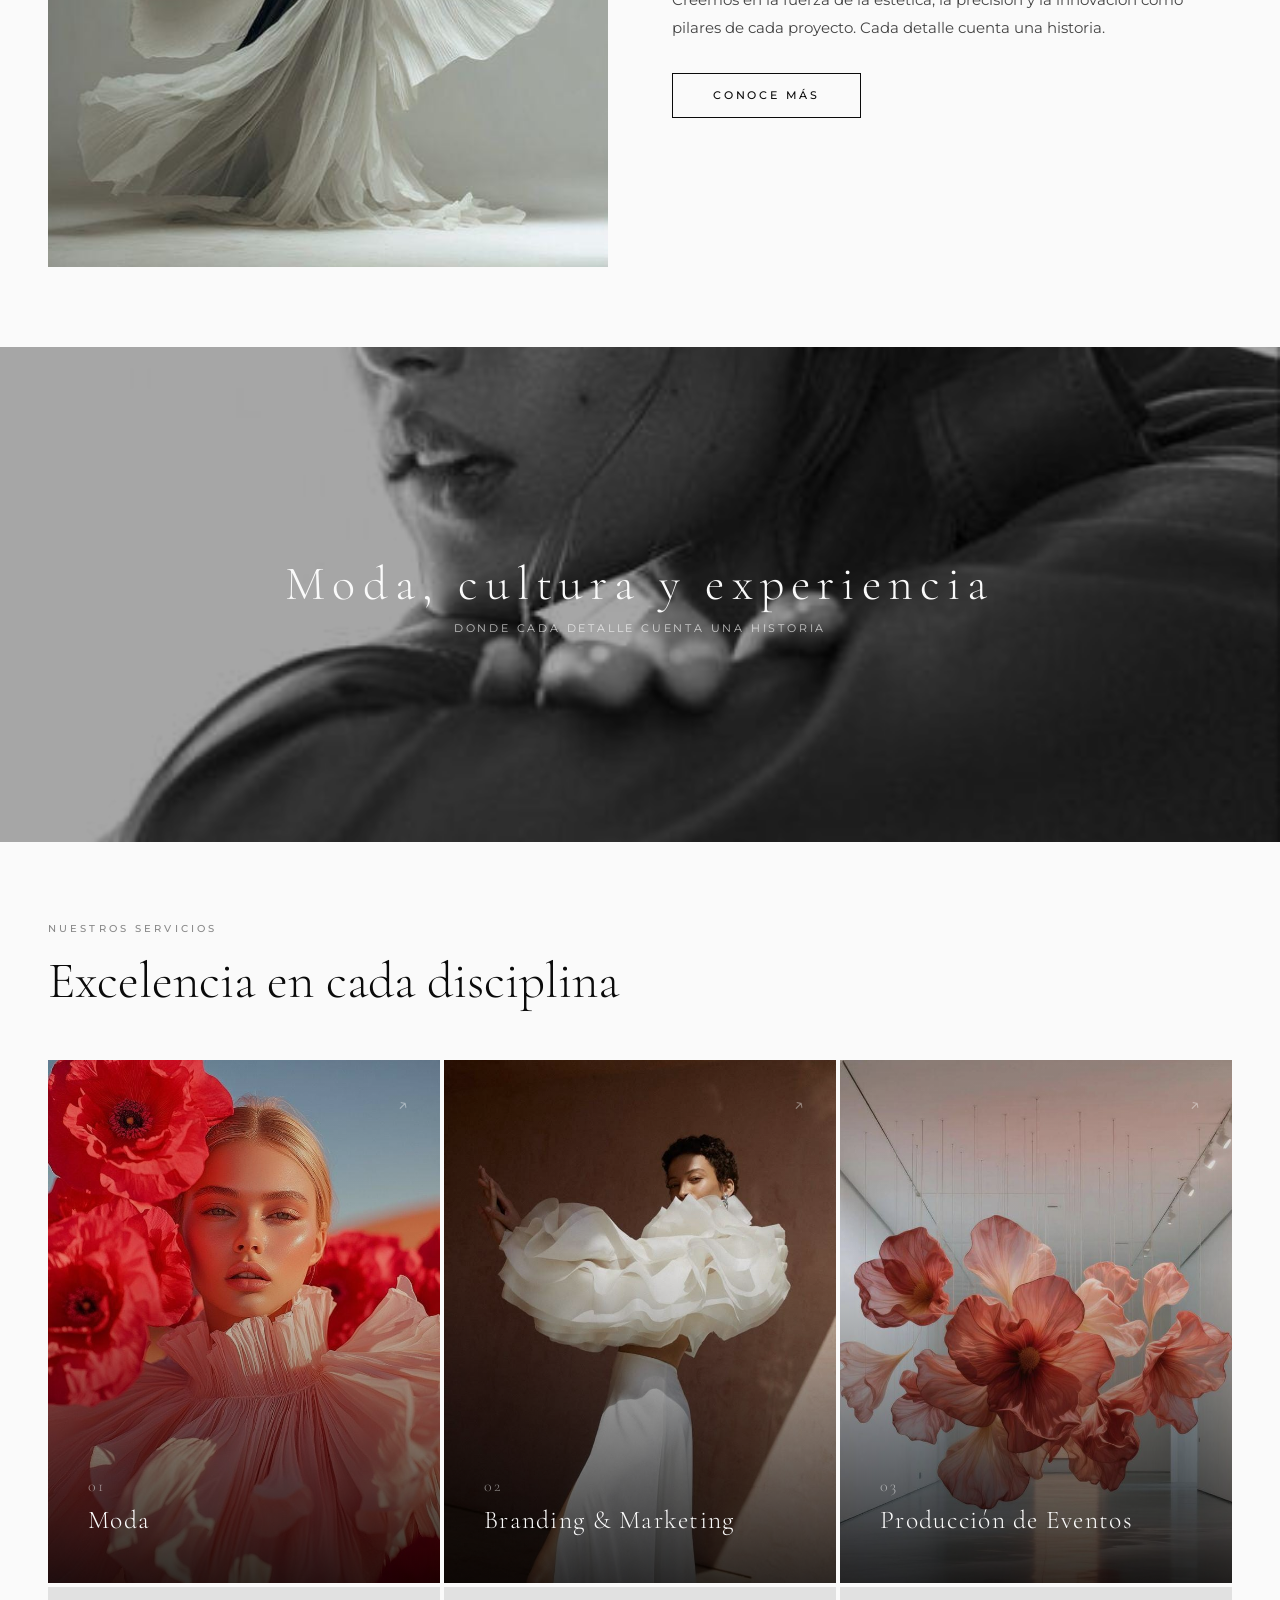
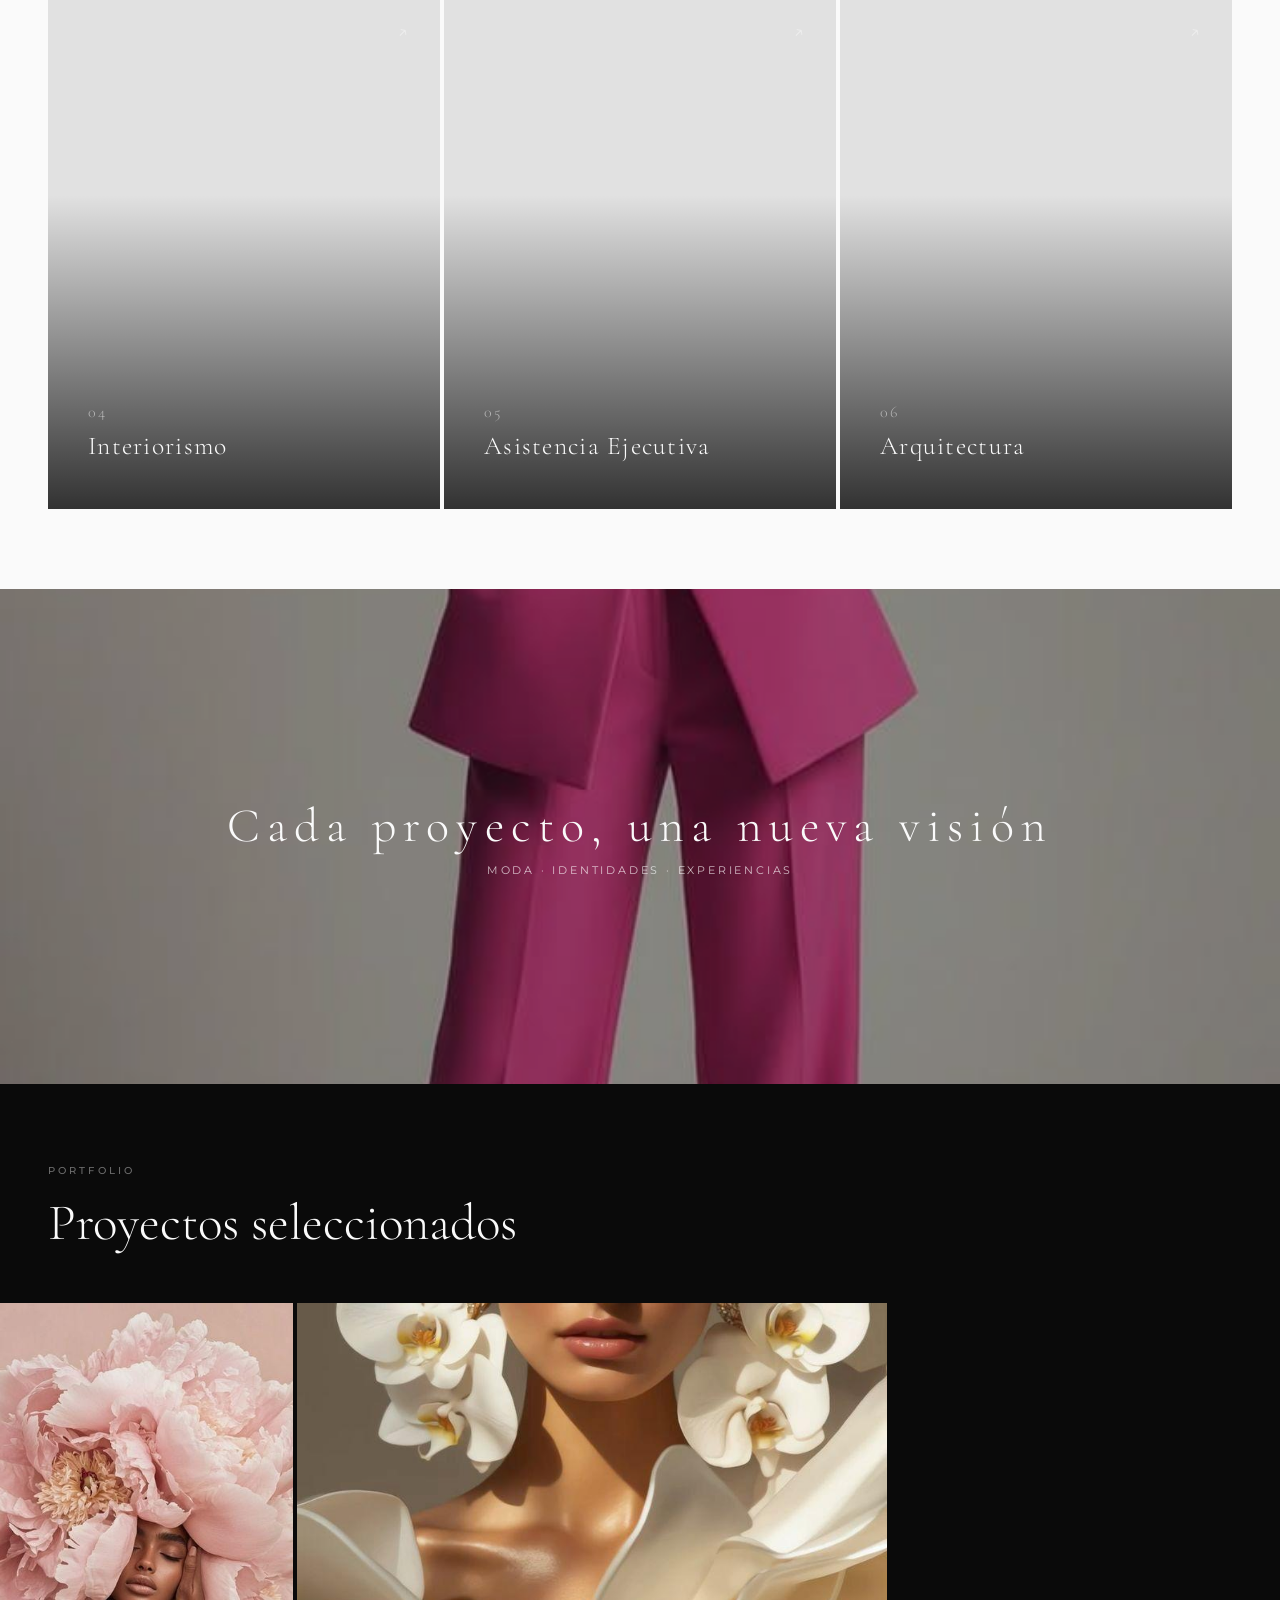
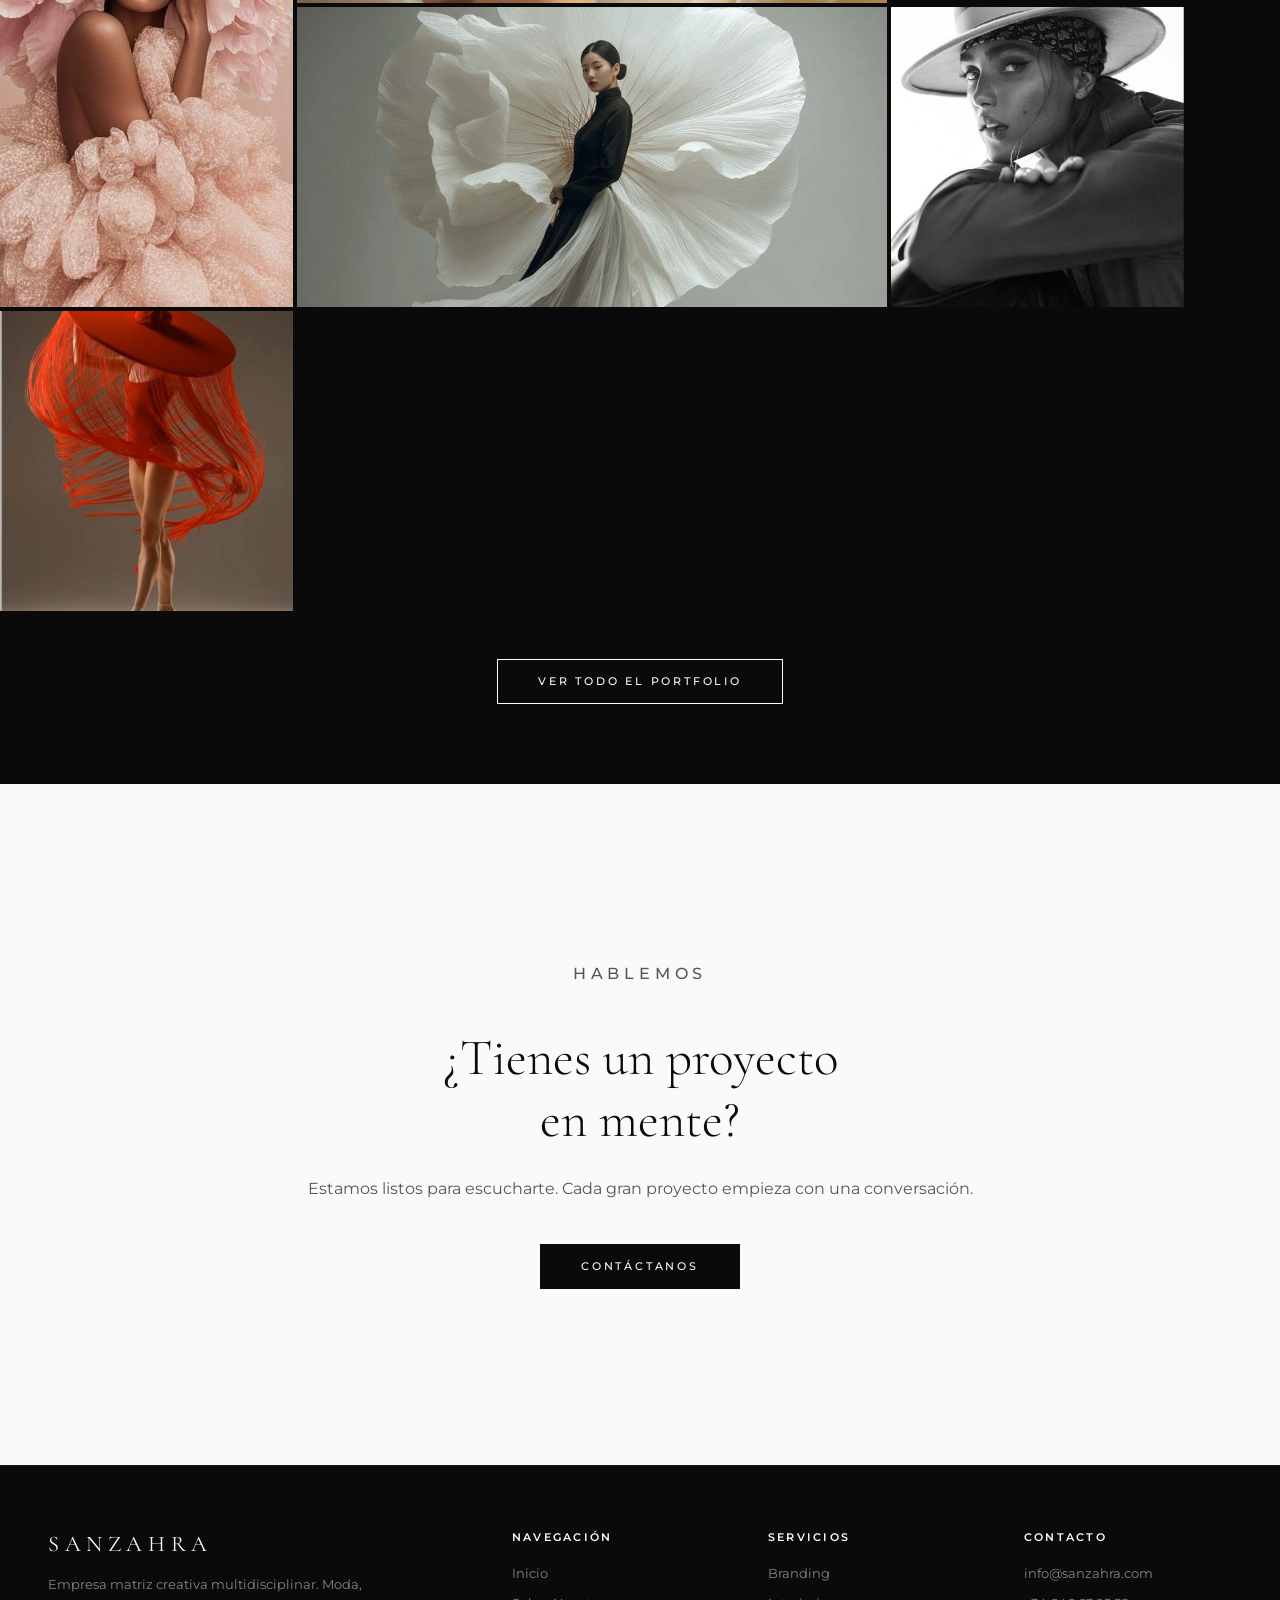
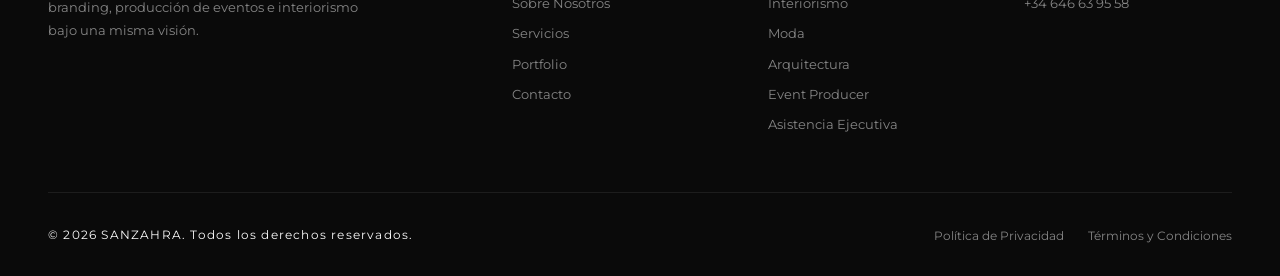
==== commit 90375c70: "remove maintenance mode completely — site ready to publish" ====
--- a/index.html
+++ b/index.html
@@ -12,21 +12,6 @@
   <link rel="stylesheet" href="assets/style.css" />
 </head>
 <body class="is-home">
-
-  <!-- Maintenance Gate -->
-  <div id="maintenance">
-    <div class="maint-inner">
-      <div class="maint-line"></div>
-      <h1 class="maint-title">SANZAHRA</h1>
-      <p class="maint-sub">Sitio en construcci&oacute;n</p>
-      <p class="maint-desc">Estamos trabajando en algo extraordinario.<br>Vuelve pronto.</p>
-      <div class="maint-form">
-        <input type="password" id="maintPass" placeholder="Introduce la clave de acceso" autocomplete="off" />
-        <button id="maintBtn">Acceder</button>
-      </div>
-      <p class="maint-error" id="maintError">Clave incorrecta</p>
-    </div>
-  </div>
 
   <!-- Loader -->
   <div id="loader"><span>SANZAHRA</span></div>
@@ -88,7 +73,7 @@
   <section class="hero">
     <div class="hero-slider">
       <div class="hero-slide active" data-label="Moda" style="background-image:url('assets/img/moda/moda-06.jpg')"></div>
-      <div class="hero-slide" data-label="Producci&oacute;n de Eventos" style="background-image:url('assets/img/eventos/eventos-15-pasarela-flores2.jpg')"></div>
+      <div class="hero-slide" data-label="Producci&oacute;n de Eventos" style="background-image:url('assets/img/extra/extra-21-flores-coral.jpg')"></div>
       <div class="hero-slide" data-label="Branding" style="background-image:url('assets/img/branding/branding-05.jpg')"></div>
       <div class="hero-slide" data-label="Interiorismo" style="background-image:url('https://images.unsplash.com/photo-1600607687939-ce8a6c25118c?w=1920&q=80')"></div>
     </div>
@@ -232,9 +217,6 @@
       <a href="portfolio.html" class="portfolio-item wide" style="background-image:url('assets/img/moda/moda-16.jpg')">
         <div class="portfolio-info"><h4>Pasarela Internacional</h4><span>Producci&oacute;n de Eventos</span></div>
       </a>
-      <a href="portfolio.html" class="portfolio-item" style="background-image:url('assets/img/branding/branding-06.jpg')">
-        <div class="portfolio-info"><h4>Identidad Aurum Atelier</h4><span>Branding</span></div>
-      </a>
       <a href="portfolio.html" class="portfolio-item wide" style="background-image:url('assets/img/moda/moda-08.jpg')">
         <div class="portfolio-info"><h4>Producci&oacute;n de desfiles</h4><span>Producci&oacute;n de Eventos</span></div>
       </a>
@@ -243,9 +225,6 @@
       </a>
       <a href="portfolio.html" class="portfolio-item" style="background-image:url('assets/img/extra/extra-04.jpg')">
         <div class="portfolio-info"><h4>Manual de Marca Solenne</h4><span>Branding</span></div>
-      </a>
-      <a href="portfolio.html" class="portfolio-item wide" style="background-image:url('assets/img/moda/moda-14.jpg')">
-        <div class="portfolio-info"><h4>Presentaci&oacute;n Colecci&oacute;n</h4><span>Producci&oacute;n de Eventos</span></div>
       </a>
       <a href="portfolio.html" class="portfolio-item" style="background-image:url('https://images.unsplash.com/photo-1600607687939-ce8a6c25118c?w=600&q=80')">
         <div class="portfolio-info"><h4>Residencial villas Luxury</h4><span>Interiorismo</span></div>
--- a/assets/style.css
+++ b/assets/style.css
@@ -27,52 +27,6 @@
 img { max-width: 100%; display: block; }
 a { color: inherit; }
 
-/* ── MAINTENANCE ── */
-#maintenance {
-  position: fixed; inset: 0; z-index: 99999;
-  background: var(--black);
-  display: flex; align-items: center; justify-content: center;
-  transition: opacity .6s ease, visibility .6s ease;
-}
-#maintenance.unlocked { opacity: 0; visibility: hidden; pointer-events: none; }
-.maint-inner {
-  text-align: center; width: 100%; max-width: 550px; padding: 2rem;
-  display: flex; flex-direction: column; align-items: center; justify-content: center;
-}
-.maint-line { width: 50px; height: 1px; background: rgba(255,255,255,.25); margin: 0 auto 2.5rem; }
-.maint-title {
-  font-family: var(--serif); font-size: clamp(2.5rem, 6vw, 4rem); font-weight: 300;
-  color: var(--white); letter-spacing: .3em; margin-bottom: 1rem; width: 100%;
-}
-.maint-sub {
-  font-size: .7rem; font-weight: 500; letter-spacing: .3em; text-transform: uppercase;
-  color: rgba(255,255,255,.4); margin-bottom: 2rem;
-}
-.maint-desc {
-  font-size: .85rem; line-height: 1.8; color: rgba(255,255,255,.5); margin-bottom: 3rem;
-}
-.maint-form { display: flex; gap: 0; margin-bottom: 1rem; width: 100%; max-width: 380px; }
-.maint-form input {
-  flex: 1; background: transparent; border: 1px solid rgba(255,255,255,.2);
-  border-right: none; padding: .9rem 1.2rem; color: var(--white);
-  font-family: var(--sans); font-size: .8rem; outline: none;
-  letter-spacing: .1em; transition: border-color .3s;
-}
-.maint-form input:focus { border-color: rgba(255,255,255,.5); }
-.maint-form input::placeholder { color: rgba(255,255,255,.2); letter-spacing: .1em; }
-.maint-form button {
-  background: var(--white); border: 1px solid var(--white); color: var(--black);
-  padding: .9rem 2rem; font-family: var(--sans); font-size: .65rem; font-weight: 600;
-  letter-spacing: .2em; text-transform: uppercase; cursor: pointer; transition: all .3s;
-}
-.maint-form button:hover { background: transparent; color: var(--white); }
-.maint-error {
-  font-size: .7rem; color: #e74c3c; letter-spacing: .1em;
-  opacity: 0; transition: opacity .3s;
-}
-.maint-error.show { opacity: 1; }
-.maint-form.shake { animation: shake .4s ease; }
-@keyframes shake { 0%,100%{transform:translateX(0)} 20%{transform:translateX(-8px)} 40%{transform:translateX(8px)} 60%{transform:translateX(-5px)} 80%{transform:translateX(5px)} }
 
 /* ── LOADER ── */
 #loader {
@@ -219,6 +173,13 @@
   opacity: 0; transform: translateY(20px); transition: opacity .4s, transform .4s;
 }
 .mobile-menu.open a { opacity: 1; transform: translateY(0); }
+.mobile-menu-close {
+  position: absolute; top: 1.5rem; right: 1.5rem;
+  background: none; border: none; cursor: pointer;
+  color: var(--white); font-size: 1.5rem; line-height: 1;
+  padding: .5rem; opacity: .7; transition: opacity .2s;
+}
+.mobile-menu-close:hover { opacity: 1; }
 
 /* ── HERO SLIDER ── */
 .hero-slider { position: absolute; inset: 0; overflow: hidden; }
